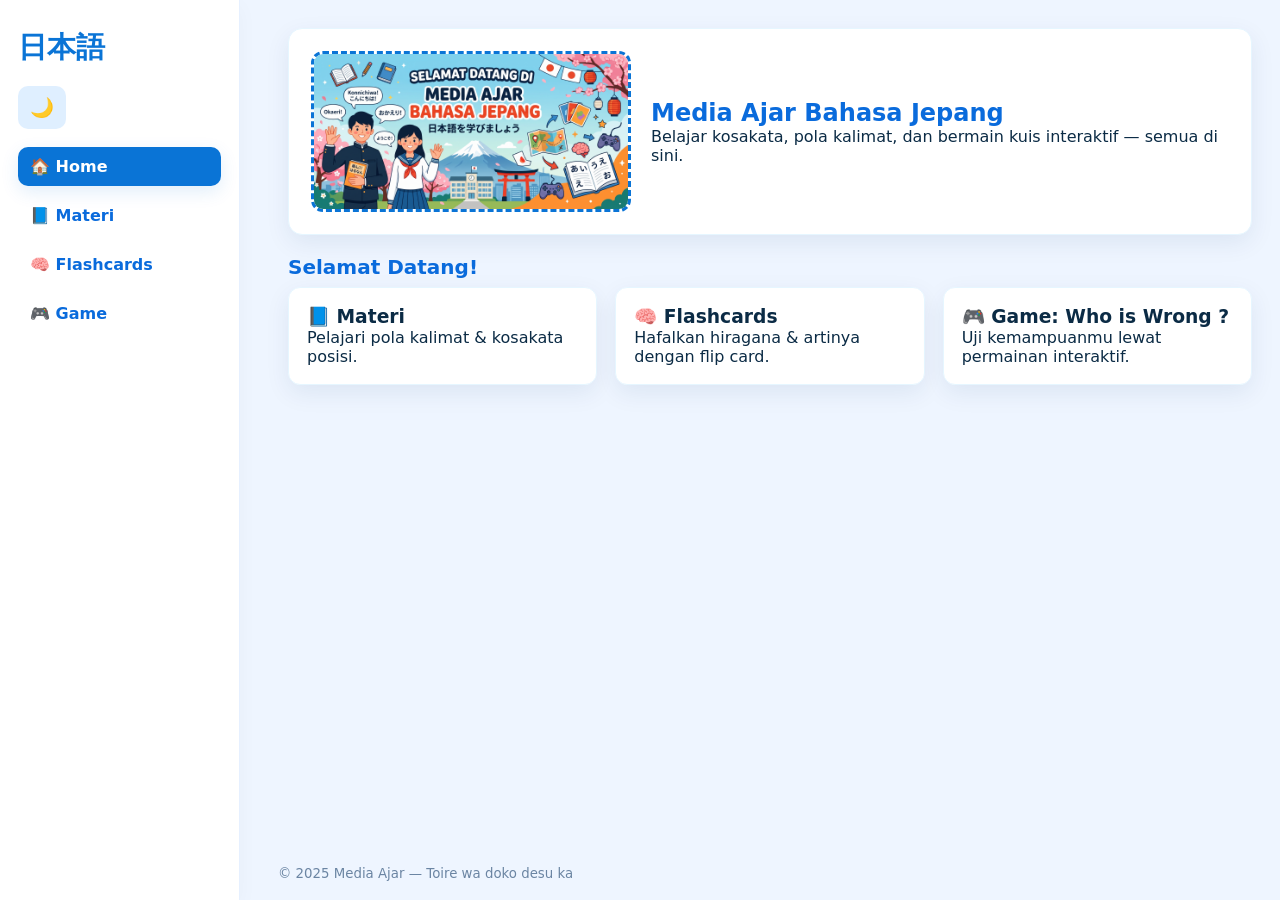
==== index.html @ 8b0735e0 "Update index.html" ====
<!doctype html>
<html lang="id">
<head>
  <meta charset="utf-8" />
  <meta name="viewport" content="width=device-width,initial-scale=1" />
  <title>Media Ajar Bahasa Jepang — Dino Quiz</title>
  <style>
/* ===== Root Variables ===== */
:root {
  --blue: #0a74d6;
  --blue-2: #0a6bdc;
  --muted: #6b85a3;
  --bg: #eef5ff;
  --card: #ffffff;
  --soft: #dfefff;
  --shadow: 0 8px 24px rgba(13,52,102,0.08);

  --dark-bg: #0d1a26;
  --dark-card: #13293d;
  --dark-text: #d7e9ff;
  --dark-soft: #17324c;
  font-family: Inter, Poppins, system-ui;
}

/* ===== Dark Mode ===== */
body.dark {
  background: var(--dark-bg);
  color: var(--dark-text);
}

body.dark .sidebar {
  background: var(--dark-card);
  border-right-color: #1e3a56;
}

body.dark .menu a {
  color: #9dd1ff;
}

body.dark .menu a.active {
  background: var(--blue);
  color: #fff;
}

body.dark .card-block,
body.dark .menu-card,
body.dark .hero,
body.dark .pos-card-small,
body.dark .card-face.front {
  background: var(--dark-card);
  color: var(--dark-text);
  border-color: #1f3d5c;
}

body.dark .card-face.back {
  background: linear-gradient(180deg, #0f4ea8, #0d3c7d);
}

/* ===== Reset ===== */
* {
  box-sizing: border-box;
  margin: 0;
  padding: 0;
}

body {
  background: var(--bg);
  color: #0b2b45;
  display: flex;
  flex-direction: column;
  min-height: 100vh;

  /* Panel slide animation */
  overflow-x: hidden;
}

/* ===== Sidebar ===== */
.sidebar {
  position: fixed;
  left: 0;
  top: 0;
  bottom: 0;
  width: 240px;
  background: var(--card);
  border-right: 1px solid #e6f0ff;
  padding: 28px 18px;
  box-shadow: 0 6px 20px rgba(10,20,40,0.03);
}

.logo {
  color: var(--blue);
  font-size: 1.8rem;
  font-weight: 700;
  margin-bottom: 18px;
}

/* Dark Mode Toggle Button */
.theme-toggle {
  background: var(--soft);
  border: none;
  padding: 10px 12px;
  border-radius: 10px;
  cursor: pointer;
  margin-bottom: 18px;
  font-size: 1.2rem;
  transition: 0.2s;
}

.theme-toggle:hover {
  background: var(--blue);
  color: #fff;
}

.menu a {
  display: block;
  padding: 10px 12px;
  border-radius: 10px;
  color: var(--blue-2);
  text-decoration: none;
  margin-bottom: 10px;
  font-weight: 600;
  cursor: pointer;
  transition: 0.2s;
}

.menu a:hover {
  background: var(--soft);
  transform: translateY(-3px);
}

.menu a.active {
  background: var(--blue);
  color: white;
  box-shadow: 0 6px 18px rgba(10,118,214,0.12);
}

/* ===== Main Area ===== */
.main {
  margin-left: 260px;
  padding: 28px;
  width: calc(100% - 260px);
  flex: 1;
}

/* Hero */
.hero {
  display: flex;
  gap: 20px;
  align-items: center;
  background: var(--card);
  padding: 22px;
  border-radius: 14px;
  border: 1px solid #e6f6ff;
  box-shadow: var(--shadow);
}

.hero-img {
  width: 320px;
  border-radius: 12px;
  object-fit: cover;
  border: 3px dashed var(--blue);
}

.hero-text h1 {
  color: var(--blue-2);
}

/* ===== Panels ===== */
.panel {
  display: none;
  margin-top: 20px;
  opacity: 0;
  transform: translateX(50px);
  transition: 0.35s ease;
}

.panel.show {
  display: block;
  opacity: 1;
  transform: translateX(0);
}

/* Section Title */
.section-title {
  color: var(--blue-2);
  margin-bottom: 8px;
  font-size: 1.25rem;
}

/* Deskripsi belakang flashcard — lebih jelas & kontras */
.desc {
  margin-top: 8px;
  font-size: 1rem;
  color: #ffffff;
  opacity: 0.95;
  text-align: center;
  line-height: 1.35;

  /* sedikit glow agar terbaca di background biru */
  text-shadow: 0 1px 3px rgba(0,0,0,0.25);
}


/* ===== Menu Cards ===== */
.menu-grid {
  display: grid;
  grid-template-columns: repeat(3, 1fr);
  gap: 18px;
}

.menu-card {
  background: var(--card);
  padding: 18px;
  border-radius: 12px;
  border: 1px solid #e6f6ff;
  box-shadow: var(--shadow);
  cursor: pointer;
  transition: 0.2s;
}

.menu-card:hover {
  transform: translateY(-6px);
  box-shadow: 0 14px 36px rgba(13,52,102,0.08);
}

/* ===== Card Block ===== */
.card-block {
  background: var(--card);
  padding: 16px;
  border-radius: 10px;
  margin-bottom: 12px;
  border: 1px solid #e8f5ff;
}

/* ===== Posisi Grid ===== */
.pos-grid {
  display: grid;
  grid-template-columns: repeat(5,1fr);
  gap: 10px;
}

.posBtn {
  padding: 10px;
  border-radius: 10px;
  border: none;
  background: linear-gradient(180deg,#e9f5ff,#dfefff);
  color: var(--blue-2);
  font-weight: 700;
  cursor: pointer;
  transition: 0.12s;
}

.posBtn:hover {
  transform: translateY(-3px);
}

/* ===== Pos Info Box ===== */
.pos-info {
  margin-top: 14px;
  display: flex;
  justify-content: center;
  animation: fadeIn 0.3s ease;
}

.pos-info.hidden {
  display: none;
}

/* Small 3D Card */
.pos-card-small {
  width: 260px;
  min-height: 180px;
  padding: 16px;
  background: var(--card);
  border-radius: 14px;
  border: 1px solid #e6f5ff;
  box-shadow: var(--shadow);

  position: relative;
  perspective: 1200px;
  cursor: pointer;
}

.pos-card-small .card-face {
  position: absolute;
  width: 100%;
  height: 100%;
  border-radius: 14px;
  padding: 16px;

  backface-visibility: hidden;
  display: flex;
  flex-direction: column;
  align-items: center;
  justify-content: center;
  transition: 0.6s;
}

.pos-card-small .front {
  background: #ffffff;
}

.pos-card-small .back {
  background: linear-gradient(180deg, #0a74d6, #0a6bdc);
  color: white;
  transform: rotateY(180deg);
}

.pos-card-small.flipped .front {
  transform: rotateY(-180deg);
}

.pos-card-small.flipped .back {
  transform: rotateY(0deg);
}

.jp { font-weight: 700; }
.indo { color: #e5f2ff; }

/* ===== Flashcards ===== */
.flash-wrapper {
  display: flex;
  flex-direction: column;
  align-items: center;
  gap: 12px;
}

.card-3d {
  width: 270px;
  height: 330px;
  perspective: 1200px;
  position: relative;
}

.card-3d .card-face {
  width: 100%;
  height: 100%;
  border-radius: 14px;
  position: absolute;
  top:0;
  left:0;
  backface-visibility: hidden;
  display:flex;
  flex-direction:column;
  align-items:center;
  justify-content:center;
  transition: transform .6s;
}

.card-3d .front {
  background: white;
}

.card-3d .back {
  background: linear-gradient(180deg,#0a74d6,#0a6bdc);
  color:#fff;
  transform: rotateY(180deg);
}

.card-3d.flipped .front {
  transform: rotateY(-180deg);
}
.card-3d.flipped .back {
  transform: rotateY(0deg);
}

.flash-img {
  width: 100%;
  height: 180px;
  object-fit: cover;
}

.flash-controls {
  display: flex;
  flex-wrap: wrap;
  gap: 8px;
}

.btn {
  padding: 10px 12px;
  border: none;
  background: #dfefff;
  border-radius: 10px;
  font-weight: 700;
  cursor: pointer;
}

.btn.primary {
  background: var(--blue);
  color: white;
}

/* ===== Footer ===== */
.footer {
  margin-left: 260px;
  padding: 18px;
  color: var(--muted);
}

/* Responsive */
@media(max-width:900px){
  .sidebar {
    width: 70px;
  }

  .main {
    margin-left: 90px;
    width: calc(100% - 90px);
  }

  .menu a {
    font-size: 0.7rem;
    padding: 6px;
  }

  .hero-img { display:none; }
}

/* === FLOATING BACK BUTTON === */
.floating-back {
  position: fixed;
  top: 20px;
  left: 280px; /* menyesuaikan sidebar */
  z-index: 9999;

  width: 48px;
  height: 48px;
  border-radius: 50%;
  border: none;

  background: var(--blue);
  color: #fff;

  display: flex;
  align-items: center;
  justify-content: center;

  font-size: 1.4rem;
  font-weight: bold;
  cursor: pointer;

  box-shadow: 0 6px 20px rgba(10,118,214,0.25);
  transition: all .25s ease;
}

/* Hover effect */
.floating-back:hover {
  background: var(--blue-2);
  transform: translateX(-4px) scale(1.08);
  box-shadow: 0 10px 26px rgba(10,118,214,0.35);
}

/* Dark mode */
body.dark .floating-back {
  background: #0d4a8c;
  box-shadow: 0 6px 20px rgba(0,0,0,0.45);
}
body.dark .floating-back:hover {
  background: #0c5bb4;
}

/* RESPONSIVE (tablet & HP) */
@media (max-width: 900px) {
  .floating-back {
    left: 84px; /* Sidebar kecil */
  }
}

/* ============================================================
   MOBILE RESPONSIVE (max-width: 768px)
   ============================================================ */
   @media (max-width: 768px) {

    /* Layout dasar */
    .sidebar {
      width: 70px;
      padding: 15px 10px;
    }
  
    .sidebar h2.logo {
      font-size: 16px;
      text-align: center;
      padding: 0;
    }
  
    /* Tombol dark mode */
    #themeToggle {
      width: 40px;
      height: 40px;
      font-size: 18px;
    }
  
    /* Sidebar menu icons only */
    .menu a {
      font-size: 14px;
      padding: 10px 0;
      text-align: center;
    }
  
    .menu a::after {
      display: none;
    }
  
    /* Main area */
    .main {
      margin-left: 70px;
      padding: 15px;
    }
  
    /* Hero section */
    .hero {
      flex-direction: column;
      text-align: center;
      gap: 10px;
    }
  
    .hero-img {
      width: 90%;
      max-width: 220px;
    }
  
    .hero-text h1 {
      font-size: 20px;
    }
  
    .menu-grid {
      grid-template-columns: 1fr;
      gap: 15px;
    }
  
    /* Panel layout */
    .panel {
      padding: 15px;
    }
  
    .section-title {
      font-size: 20px;
    }
  
    /* Back button floating */
    .backBtn {
      position: fixed;
      top: 12px;
      right: 12px;
      padding: 10px 14px;
      border-radius: 50px;
      font-size: 14px;
      z-index: 9999;
      box-shadow: 0 4px 12px rgba(0,0,0,0.2);
    }
  
    /* Kosakata Posisi */
    .pos-grid {
      grid-template-columns: repeat(3, 1fr);
      gap: 8px;
    }
  
    #posInfoBox {
      width: 100%;
      max-width: 380px;
      left: 50%;
      transform: translateX(-50%);
      padding: 15px;
    }
  
    .pos-card {
      transform: scale(0.9);
    }
  
    /* Flashcard bagian */
    .flash-wrapper {
      padding: 10px 0;
    }
  
    /* Flashcard 3D size */
    .card-3d {
      width: 90%;
      height: 280px;
    }
  
    .flash-img {
      width: 100%;
      height: 150px;
      object-fit: contain;
    }
  
    .flash-controls {
      flex-wrap: wrap;
      gap: 8px;
    }
  
    .flash-controls .btn {
      width: 48%;
      padding: 8px;
      font-size: 14px;
    }
  
    .progress-line {
      margin-top: 10px;
    }
  
    /* Backside (hologram) adjust for mobile readability */
    .romaji {
      font-size: 18px;
    }
  
    .meaning {
      font-size: 22px;
    }
  
    .desc {
      font-size: 14px;
      padding: 0 10px;
    }
  
    /* Game placeholder */
    #game .card-block {
      font-size: 14px;
    }
  }
  
/* ----------------------------
   DEFAULT VARIABLES
----------------------------- */
:root {
  --nav-bg: #ffffff;
  --nav-text: #2c2c2c;
  --accent: #0a6bdc;
}

/* DARK MODE */
.dark {
  --nav-bg: #121212;
  --nav-text: #ffffff;
}

/* ===============================
   BOTTOM NAVBAR — MOBILE ONLY (DEFAULT)
   =============================== */
.bottom-nav {
  position: fixed;
  bottom: 0;
  left: 0;
  width: 100%;
  height: 65px;
  background: var(--nav-bg);
  border-top: 2px solid rgba(0,0,0,0.15);
  display: flex;
  justify-content: space-around;
  align-items: center;
  z-index: 9999;
}

.nav-btn {
  background: none;
  border: none;
  flex: 1;
  display: flex;
  flex-direction: column;
  justify-content: center;
  align-items: center;
  color: var(--nav-text);
  cursor: pointer;
  transition: 0.25s;
}

.nav-btn .icon {
  font-size: 1.35rem;
}

.nav-btn.active {
  color: var(--accent);
  transform: translateY(-4px);
}

/* Prevent overlap */
main {
  padding-bottom: 80px;
}

/* ===============================
   DESKTOP MODE (≥ 900px)
   → BOTTOM NAVBAR DISABLED
   =============================== */
@media (min-width: 900px) {

  /* Hide bottom navbar completely */
  .bottom-nav {
    display: none !important;
    visibility: hidden !important;
    opacity: 0 !important;
  }

  /* Sidebar kembali seperti biasa */
  .sidebar {
    display: block !important;
  }

  .main {
    margin-left: 260px !important;
    width: calc(100% - 260px) !important;
  }

  footer {
    margin-left: 260px !important;
  }
}

/* ===============================
   MOBILE MODE (< 900px)
   → SIDEBAR HILANG
   → NAVBAR TETAP BOTTOM
   =============================== */
@media (max-width: 900px) {

  /* Fully hide sidebar */
  .sidebar {
    display: none !important;
    width: 0 !important;
    min-width: 0 !important;
    opacity: 0 !important;
    visibility: hidden !important;
  }

  /* Bottom nav show */
  .bottom-nav {
    display: flex !important;
  }

  .main {
    margin-left: 0 !important;
    width: 100% !important;
    padding-bottom: 80px;
  }

  footer {
    margin-left: 0 !important;
  }
}

/* ===== Kanji Wolf styles ===== */
.wolf-game { max-width:920px; margin:12px auto 40px; padding:12px; }
.game-header { display:flex; justify-content:space-between; align-items:center; gap:12px; margin-bottom:8px; }
.game-title { font-weight:800; color:var(--blue-2); font-size:1.05rem; }
.game-stats { color:var(--muted); font-weight:700; display:flex; gap:12px; align-items:center; }
.game-instr { color:var(--muted); margin-bottom:12px; max-width:900px; }

/* npc list */
.npc-list { display:flex; gap:18px; flex-wrap:wrap; justify-content:center; align-items:flex-end; padding:8px; }
.npc { width:120px; min-height:140px; background:var(--card); border-radius:12px; border:1px solid #e6f6ff; display:flex; flex-direction:column; align-items:center; padding:8px; cursor:pointer; transition: transform .18s ease, box-shadow .18s ease; box-shadow: 0 8px 20px rgba(10,30,70,0.04); }
.npc:focus { outline:3px solid rgba(10,110,220,0.14); }
.npc:hover { transform: translateY(-6px); box-shadow:0 18px 40px rgba(10,30,70,0.06); }

/* avatar + bubble */
.npc .avatar { font-size:36px; margin-top:6px; }
.npc .bubble { margin-top:10px; background:linear-gradient(180deg,#ffffff,#f2f8ff); border-radius:12px; padding:8px 10px; font-weight:700; color:var(--blue-2); text-align:center; min-height:40px; display:flex; align-items:center; justify-content:center; }

/* wrong / success states */
.npc.correct { opacity:0.95; }
.npc.wrong { animation:shake .45s; border-color:#ffbbbb; box-shadow: 0 8px 24px rgba(220,0,0,0.08); }
.npc.success { animation:pop .35s; box-shadow:0 18px 46px rgba(30,160,80,0.12); border-color:#60c37a; }

@keyframes shake {
  0%{ transform:translateX(0) }
  20%{ transform:translateX(-8px) }
  40%{ transform:translateX(6px) }
  60%{ transform:translateX(-4px) }
  80%{ transform:translateX(2px) }
  100%{ transform:translateX(0) }
}
@keyframes pop {
  0%{ transform:scale(.9) }
  60%{ transform:scale(1.06) }
  100%{ transform:scale(1) }
}

/* small meta + message */
.game-controls { display:flex; gap:12px; align-items:center; justify-content:center; margin-top:14px; }
.kw-msg { color:var(--muted); font-weight:700; margin-left:8px; }

/* overlay */
.kw-overlay { position:fixed; inset:0; display:flex; align-items:center; justify-content:center; background:rgba(3,10,25,0.55); z-index:99999; }
.kw-overlay-card { background:var(--card); padding:18px; border-radius:12px; text-align:center; width:320px; box-shadow:0 18px 50px rgba(0,0,0,0.35); }
.kw-overlay.hidden { display:none; }

/* responsive adjustments */
@media (max-width:700px) {
  .npc { width:46%; min-height:120px; }
  .npc .avatar { font-size:28px; }
  .npc .bubble { font-size:0.95rem; min-height:44px; }
  .wolf-game { padding:8px; }
}

/* FIX: HIDE ANYTHING WITH .hidden */
.hidden {
  display: none !important;
}

/* ===== DARK MODE FLOATING BUTTON (Mobile) ===== */
@media (max-width: 900px) {
  #themeToggle {
    position: fixed;
    bottom: 90px; 
    right: 20px;
    z-index: 99999;

    width: 55px;
    height: 55px;
    border-radius: 50%;
    font-size: 22px;
    background: var(--blue);
    color: white;
    display: flex !important;
    align-items: center;
    justify-content: center;

    box-shadow: 0 6px 20px rgba(0,0,0,0.3);
  }

  /* Pastikan tombol tetap muncul meskipun sidebar disembunyikan */
  .sidebar #themeToggle {
    display: none !important;
  }
}

/* Tombol dark mode mobile */
.theme-mobile {
  display: none;
}

@media (max-width: 900px) {
  .theme-mobile {
    display: flex;
    position: fixed;
    bottom: 90px;
    right: 20px;
    width: 55px;
    height: 55px;
    background: #2d6cdf;
    color: #fff;
    border-radius: 50%;
    font-size: 24px;
    justify-content: center;
    align-items: center;
    box-shadow: 0 5px 15px rgba(0,0,0,0.3);
    z-index: 99999;
    border: none;
    cursor: pointer;
  }
}


/* ===== MODE GURU (EDIT MATERI) ===== */
.admin-tools { display:flex; flex-wrap:wrap; gap:8px; align-items:center; margin-bottom:12px; }
.admin-bar { display:flex; flex-wrap:wrap; gap:8px; align-items:center; }
.admin-bar.hidden { display:none; }
.admin-bar .admin-note { font-size:.9rem; color:var(--muted); }
.editor-box {
  background: var(--soft);
  border-radius: 10px;
  padding: 14px;
  margin-top: 14px;
  width: 100%;
  max-width: 560px;
  box-sizing: border-box;
  text-align: left;
}
.editor-box.hidden { display:none; }
.editor-box h3 { margin:0 0 6px; }
.editor-box label { display:block; margin:10px 0 0; font-size:.9rem; }
.editor-box input[type="text"], .editor-box textarea {
  display:block; width:100%; box-sizing:border-box; margin-top:4px; padding:8px 10px;
  border-radius:8px; border:1px solid #c9dcf2; font:inherit; background:#fff; color:#17324c;
}
.editor-box input[type="file"] { display:block; margin-top:4px; max-width:100%; }
.editor-box .editor-actions { display:flex; flex-wrap:wrap; gap:8px; margin-top:14px; }
.editor-box .editor-hint { margin:0; color:var(--muted); font-size:.9rem; }
body.dark .editor-box { background: var(--dark-soft); }

/* ===== BAGIAN MATERI TAMBAHAN ===== */
.custom-section { margin-top:16px; }
.custom-section h3 { margin-top:0; }
.custom-body { white-space:pre-line; }
.custom-links { display:flex; flex-direction:column; gap:12px; margin-top:12px; }
.custom-links audio, .custom-links video { max-width:100%; }
.custom-img { max-width:100%; border-radius:10px; }
.link-btn { display:inline-flex; align-items:center; gap:8px; text-decoration:none; width:fit-content; max-width:100%; box-sizing:border-box; word-break:break-word; }
.link-btn .link-kind { font-size:.8rem; opacity:.75; }
.yt-wrap { position:relative; width:100%; max-width:640px; aspect-ratio:16/9; border-radius:10px; overflow:hidden; background:#000; }
.yt-wrap iframe { position:absolute; inset:0; width:100%; height:100%; border:0; }
.editing-section { outline:2px dashed #f59e0b; outline-offset:4px; }
.custom-editor-head { display:flex; flex-wrap:wrap; gap:8px; align-items:center; justify-content:space-between; }
.custom-editor-head .tools { display:flex; gap:6px; }
.custom-section label { display:block; margin:10px 0 0; font-size:.9rem; }
.custom-section input[type="text"], .custom-section textarea {
  display:block; width:100%; box-sizing:border-box; margin-top:4px; padding:8px 10px;
  border-radius:8px; border:1px solid #c9dcf2; font:inherit; background:#fff; color:#17324c;
}
.custom-section h4 { margin:16px 0 0; }
.link-row { display:grid; grid-template-columns:1fr 1.6fr auto; gap:8px; align-items:start; margin-top:8px; }
.link-row input[type="text"] { margin-top:0; }
.link-hint { grid-column:1 / -1; font-size:.8rem; color:var(--muted); margin:0; }
@media (max-width:640px) { .link-row { grid-template-columns:1fr; } }
.materi-sub { color:var(--muted); margin:4px 0 16px; }
#babBack, #deckBack { margin-bottom:10px; }
.bab-grid { display:grid; grid-template-columns:repeat(auto-fill,minmax(250px,1fr)); gap:14px; }
.bab-tab {
  background:var(--card); border:1px solid #e6f5ff; border-radius:14px; padding:18px;
  box-shadow:var(--shadow); cursor:pointer; transition:.15s; text-align:left; box-sizing:border-box;
}
.bab-tab:hover { transform:translateY(-3px); }
.bab-tab:focus-visible { outline:3px solid var(--blue-2); outline-offset:2px; }
.bab-tab h3 { margin:0 0 6px; }
.bab-tab p { margin:0; color:var(--muted); }
.bab-tab .bab-open { display:inline-block; margin-top:12px; font-size:.85rem; font-weight:700; color:var(--blue-2); }
.bab-tab.editing-section { cursor:default; }
.bab-tab.editing-section:hover { transform:none; }
.bab-tab label { display:block; margin:10px 0 0; font-size:.9rem; }
.bab-tab input[type="text"], .bab-tab textarea {
  display:block; width:100%; box-sizing:border-box; margin-top:4px; padding:8px 10px;
  border-radius:8px; border:1px solid #c9dcf2; font:inherit; background:#fff; color:#17324c;
}
.bab-tab .tools { display:flex; flex-wrap:wrap; gap:6px; margin-top:12px; }
body.dark .bab-tab { background:var(--dark-card); color:var(--dark-text); border-color:#1f3d5c; }
body.dark .bab-tab .bab-open { color:#8cc4ff; }
.custom-files { display:flex; flex-direction:column; gap:12px; margin-top:12px; }
.custom-file { border:1px solid #c9dcf2; border-radius:12px; padding:10px 12px; }
body.dark .custom-file { border-color:#1f3d5c; }
.file-head { display:flex; gap:8px; align-items:baseline; flex-wrap:wrap; }
.file-name { font-weight:700; word-break:break-word; }
.file-size { font-size:.8rem; color:var(--muted); }
.file-actions { display:flex; gap:8px; flex-wrap:wrap; margin-top:8px; }
.file-preview { margin-top:10px; }
.file-preview iframe { width:100%; height:520px; border:1px solid #c9dcf2; border-radius:10px; background:#fff; }
.file-preview img { max-width:100%; border-radius:10px; }
.file-preview audio, .file-preview video { max-width:100%; }
.file-missing { color:var(--muted); font-size:.9rem; margin:6px 0 0; }
.file-edit-row { display:flex; align-items:center; gap:8px; margin-top:8px; }
.file-edit-row .file-name { flex:1; }
.kw-group { margin-top:14px; }
.kw-group h4 { margin:14px 0 4px; }
.kw-edit-row { display:flex; gap:8px; align-items:center; margin-top:8px; }
.kw-edit-row input[type="text"] { flex:1; margin-top:0; }
.kw-sub { font-size:.85rem; color:var(--muted); margin:2px 0 0; }
.vocab-grid { margin-top:12px; }
.vocab-item-edit { border:1px solid #c9dcf2; border-radius:10px; padding:10px 12px 12px; margin-top:12px; }
.vocab-item-edit .vocab-item-head { display:flex; justify-content:space-between; align-items:center; gap:8px; }
body.editing [data-edit-id] {
  outline: 2px dashed #f59e0b;
  outline-offset: 4px;
  cursor: text;
}
body.editing [data-edit-id]:focus { outline-style: solid; background: rgba(245,158,11,.08); }
</style>
</head>


<body>

  <!-- SIDEBAR -->
  <aside class="sidebar">
    <h2 class="logo">日本語</h2>

    <div class="sidebar-controls">
      <button id="themeToggle" class="theme-toggle" aria-pressed="false" title="Toggle Dark Mode">
        🌙
      </button>
    </div>

    <nav class="menu">
      <a id="sb_home" class="active">🏠 Home</a>
      <a id="sb_materi">📘 Materi</a>
      <a id="sb_flashcards">🧠 Flashcards</a>
      <a id="sb_game">🎮 Game</a>
    </nav>
  </aside>

  <nav class="bottom-nav" id="bottomNav">
    <button class="nav-btn" data-target="home">
      <span class="icon">🏠</span>
      <span class="label">Home</span>
    </button>
    <button class="nav-btn" data-target="materi">
      <span class="icon">📘</span>
      <span class="label">Materi</span>
    </button>
    <button class="nav-btn" data-target="flashcards">
      <span class="icon">🧠</span>
      <span class="label">Flashcards</span>
    </button>
    <button class="nav-btn" data-target="game">
      <span class="icon">🎮</span>
      <span class="label">Game</span>
    </button>
  </nav>
  

  <!-- MAIN -->
  <main class="main">
    <button id="floatingBackBtn" class="floating-back" title="Kembali">←</button>


    <!-- HERO -->
    <section class="hero">
      <img src="images/doko.png" alt="hero" class="hero-img" />
      <div class="hero-text">
        <h1>Media Ajar Bahasa Jepang</h1>
        <p>Belajar kosakata, pola kalimat, dan bermain kuis interaktif — semua di sini.</p>
      </div>
    </section>

    <!-- HOME -->
    <section id="home" class="panel show">
      <h2 class="section-title">Selamat Datang!</h2>
      

      <div class="menu-grid">
        <div class="menu-card" id="goMateri" tabindex="0">
          <h3>📘 Materi</h3>
          <p>Pelajari pola kalimat & kosakata posisi.</p>
        </div>

        <div class="menu-card" id="goFlashcard" tabindex="0">
          <h3>🧠 Flashcards</h3>
          <p>Hafalkan hiragana & artinya dengan flip card.</p>
        </div>

        <div class="menu-card" id="goGame" tabindex="0">
          <h3>🎮 Game: Who is Wrong ?</h3>
          <p>Uji kemampuanmu lewat permainan interaktif.</p>
        </div>
      </div>
    </section>

    <!-- MATERI -->
    <section id="materi" class="panel">
      <div class="admin-tools">
        <button id="adminBtn" class="btn" type="button">🔒 Mode Guru</button>
        <div id="adminBar" class="admin-bar hidden">
          <span id="adminNote" class="admin-note"></span>
          <button id="adminAddBab" class="btn" type="button">➕ Tambah Materi (Tab Baru)</button>
          <button id="adminAddSection" class="btn" type="button">➕ Bagian Teks, Link &amp; File</button>
          <button id="adminAddVocab" class="btn" type="button">➕ Bagian Kosakata</button>
          <button id="adminSave" class="btn primary" type="button">Simpan Materi</button>
          <button id="adminReset" class="btn" type="button">Kembalikan Teks Asli</button>
          <button id="adminExit" class="btn" type="button">Keluar</button>
        </div>
      </div>

      <!-- TINGKAT 1: DAFTAR MATERI (judul + deskripsi singkat) -->
      <div id="materiList">
        <h2 class="section-title">Materi</h2>
        <p class="materi-sub">Pilih salah satu materi untuk mulai belajar.</p>
        <div id="babGrid" class="bab-grid"></div>
      </div>

      <!-- TINGKAT 2: ISI MATERI -->
      <div id="materiDetail" class="hidden">
        <button id="babBack" class="btn" type="button">← Daftar Materi</button>
        <h2 id="babTitle" class="section-title"></h2>
        <p id="babDesc" class="materi-sub"></p>

        <div id="babBuiltinContent">
      <div class="card-block">
        <p>
          Tema <b>「どこにありますか」</b> digunakan untuk menanyakan letak benda atau tempat.
        </p>
      </div>

      <div class="card-block">
        <h3>📘 Fungsi Partikel「に」</h3>
        <p>Partikel <b>に</b> menunjukkan lokasi keberadaan / arah.</p>
      </div>

      <div class="card-block">
<pre>
〜は どこに ありますか。
(〜 wa doko ni arimasu ka)
“Di mana 〜 berada?”

〜に 〜が あります。
(〜 ni 〜 ga arimasu)
“Ada 〜 di 〜”
</pre>
      </div>

      <div class="card-block">
        <h3>📍 Kosakata Posisi</h3>

        <div class="pos-grid">
          <button class="posBtn" data-key="ue">うえ</button>
          <button class="posBtn" data-key="shita">した</button>
          <button class="posBtn" data-key="mae">まえ</button>
          <button class="posBtn" data-key="ushiro">うしろ</button>
          <button class="posBtn" data-key="naka">なか</button>
          <button class="posBtn" data-key="soto">そと</button>
          <button class="posBtn" data-key="migi">みぎ</button>
          <button class="posBtn" data-key="hidari">ひだり</button>
          <button class="posBtn" data-key="tonari">となり</button>
          <button class="posBtn" data-key="yoko">よこ</button>
        </div>

        <!-- CARD KECIL DI BAWAH -->
        <div id="posInfoBox" class="pos-info hidden">
          <div class="pos-card-small" id="posCard3D">

            <div class="card-face front">
              <h3 id="posWord">うえ</h3>
              <p class="arti-small">
                <b>Arti:</b> <span id="posArti">atas</span>
              </p>
              <p id="posPenjelasan">Penjelasan singkat posisi.</p>
            </div>

            <div class="card-face back">
              <p id="posContoh" class="jp">つくえのうえに ほんがあります。</p>
              <p id="posContohArti" class="indo">Ada buku di atas meja.</p>
            </div>

          </div>
        </div>


        <!-- EDITOR KOSAKATA POSISI (Mode Guru) -->
        <div id="posEditor" class="editor-box hidden">
          <h3>✏️ Edit Kosakata Posisi</h3>
          <p id="posEditorHint" class="editor-hint">Klik salah satu tombol kosakata di atas, lalu ubah isinya di sini.</p>
          <div id="posEditorForm" class="hidden">
            <label>Kata (hiragana)<input type="text" id="pe-hira"></label>
            <label>Arti<input type="text" id="pe-arti"></label>
            <label>Penjelasan<textarea id="pe-penjelasan" rows="2"></textarea></label>
            <label>Contoh kalimat (Jepang)<input type="text" id="pe-contoh"></label>
            <label>Arti contoh kalimat<input type="text" id="pe-contohArti"></label>
            <div class="editor-actions">
              <button id="pe-save" class="btn primary" type="button">Simpan Kosakata Ini</button>
              <button id="pe-reset" class="btn" type="button">Kembalikan Asli</button>
            </div>
          </div>
        </div>
      </div>
        </div>

        <div id="customMateri"></div>
      </div>
    </section>

    <!-- FLASHCARDS -->
    <section id="flashcards" class="panel">
      <div class="admin-tools">
        <button id="flashAdminBtn" class="btn" type="button">🔒 Mode Guru</button>
        <div id="flashAdminBar" class="admin-bar hidden">
          <span id="flashNote" class="admin-note"></span>
          <button id="flashAddDeck" class="btn" type="button">➕ Tambah Set Flashcard (Tab Baru)</button>
          <button id="flashSaveList" class="btn primary" type="button">Simpan Daftar</button>
          <button id="flashAddBtn" class="btn" type="button">➕ Tambah Kartu Baru</button>
          <button id="flashAdminExit" class="btn" type="button">Keluar</button>
        </div>
      </div>

      <!-- TINGKAT 1: DAFTAR FLASHCARD (judul + deskripsi singkat) -->
      <div id="flashList">
        <h2 class="section-title">Flashcards</h2>
        <p class="materi-sub">Pilih satu set flashcard untuk mulai menghafal.</p>
        <div id="deckGrid" class="bab-grid"></div>
      </div>

      <!-- TINGKAT 2: KARTU DALAM SET -->
      <div id="flashDetail" class="hidden">
        <button id="deckBack" class="btn" type="button">← Daftar Flashcard</button>
        <h2 id="deckTitle" class="section-title"></h2>
        <p id="deckDesc" class="materi-sub"></p>

      <div class="flash-wrapper">
        <p id="deckEmpty" class="editor-hint hidden"></p>

        <div id="card" class="card-3d">
          <div class="card-face front" id="card-front">
            <img id="cardImage" src="images/ue.jpg" alt="ue" class="flash-img">
            <div id="hiraganaText" class="hiragana">うえ</div>
          </div>
          <div class="card-face back" id="card-back">
            <div id="romajiText" class="romaji">ue</div>
            <div id="meaningText" class="meaning">atas</div>
            <div id="descText" class="desc">Penjelasan singkat</div>
          </div>
        </div>

        <div class="flash-controls">
          <button id="prevBtn" class="btn">Sebelumnya</button>
          <button id="flipBtn" class="btn primary">Flip</button>
          <button id="nextBtn" class="btn">Selanjutnya</button>
          <button id="markBtn" class="btn">Mark</button>
          <button id="shuffleBtn" class="btn">Shuffle</button>
          <button id="resetProgressBtn" class="btn">Reset</button>
        </div>

        <div class="progress-line">
          Progress: <span id="learnedCount">0</span>/<span id="totalCount">0</span>
        </div>

        <!-- EDITOR FLASHCARD (Mode Guru) -->
        <div id="flashEditor" class="editor-box hidden">
          <h3 id="fe-title">✏️ Edit Kartu Ini</h3>
          <label>Ganti gambar (depan kartu)
            <input type="file" id="fe-image" accept="image/*">
          </label>
          <label>Hiragana (depan kartu)<input type="text" id="fe-hira"></label>
          <label>Romaji (belakang kartu)<input type="text" id="fe-romaji"></label>
          <label>Arti (belakang kartu)<input type="text" id="fe-meaning"></label>
          <label>Penjelasan (belakang kartu)<textarea id="fe-desc" rows="2"></textarea></label>
          <div class="editor-actions">
            <button id="fe-save" class="btn primary" type="button">Simpan Kartu Ini</button>
            <button id="fe-reset" class="btn" type="button">Kembalikan Kartu Asli</button>
            <button id="fe-delete" class="btn hidden" type="button">🗑 Hapus Kartu Ini</button>
          </div>
        </div>

      </div>
      </div>
    </section>

    <!-- GAME -->
<section id="game" class="panel">

  <h2 class="section-title">Game List :</h2>

  <!-- ============================
       HALAMAN INSTRUKSI GAME
     ============================ -->
  
  <!-- GAME 1 -->
  <div id="gameInstructions" class="card-block">
    <h2>🐺 Cara Bermain Kanji Wolf</h2>

    <p style="margin-top:10px;">
      Dalam setiap ronde, beberapa karakter NPC akan mengucapkan sebuah kalimat dalam bahasa Jepang.
      <br><br>
      Namun **satu dari mereka adalah うそつき (pembohong)** yang menggunakan kalimat yang salah!
      <br><br>
      Tugasmu adalah:
    </p>

    <ul style="margin:10px 0 20px 20px;">
      <li>Mengamati setiap kalimat</li>
      <li>Mencari NPC yang kalimatnya tidak benar</li>
      <li>Mengklik NPC tersebut untuk menang</li>
    </ul>

    <button id="startGameBtn" class="btn primary" 
      style="width:100%; padding:12px; font-size:1.1rem;">
      Mulai Permainan
    </button>

    <div class="admin-tools" style="margin-top:14px;">
      <button id="kwGuruBtn" class="btn" type="button">🔒 Ruang Guru</button>
      <div id="kwGuruBar" class="admin-bar hidden">
        <span class="admin-note">Ruang Guru aktif — ubah pernyataan yang harus dipilih siswa di bawah, lalu klik Simpan.</span>
        <button id="kwSave" class="btn primary" type="button">Simpan</button>
        <button id="kwReset" class="btn" type="button">Kembalikan Asli</button>
        <button id="kwGuruExit" class="btn" type="button">Keluar</button>
      </div>
    </div>
  </div>

  <!-- EDITOR TEKS KANJI WOLF (Ruang Guru) -->
  <div id="kwEditor" class="editor-box hidden" style="max-width:none; margin-bottom:16px;">
    <h3>✏️ Ruang Guru — Teks Kanji Wolf</h3>
    <p class="editor-hint">Setiap ronde mengambil 1 pernyataan SALAH (うそつき) dan beberapa pernyataan BENAR secara acak dari daftar di bawah. Siswa harus menemukan yang salah. Level 1–5 memakai 3 pernyataan (1 salah + 2 benar), Level 6–10 memakai 4 pernyataan (1 salah + 3 benar).</p>
    <div id="kwEditorBody"></div>
  </div>

  <!-- GAME 2 (halaman terpisah) -->
  <div id="gameList2" class="card-block" style="margin-top:16px;">
    <div id="game2Card">
      <h2>🎯 Gakushuu Hero (学習ヒーロー)</h2>
      <p style="margin-top:10px;">
        Game stage dengan beberapa level.
        <br><br>
        Kumpulkan koin, kalahkan boss, jawab semua soal dengan benar.
        <br><br>
        <b>あなたはヒーローだから</b>
      </p>
      <a id="game2Link" href="game2l.html" class="btn primary"
         style="display:block; text-align:center; text-decoration:none; width:100%; padding:12px; font-size:1.1rem; margin-top:12px; box-sizing:border-box;">
        Buka Game 2
      </a>
    </div>
  </div>

  <!-- ============================
       ARENA GAME (TERSEMBUNYI)
     ============================ -->
  <div id="gameArena" class="hidden">

    <div class="wolf-game">

      <div class="game-header">
        <div class="game-title">🐺 Kanji Wolf — Hiragana Edition</div>
        <div class="game-stats">
          <span id="kw-level">Level: 1</span>
          <span id="kw-lives">Lives: ♥♥♥</span>
        </div>
      </div>
    
      <p class="game-instr">
        Klik NPC yang kamu curigai sebagai **うそつき**!
      </p>
    
      <div id="kw-area" class="kw-area">
        <div id="npcList" class="npc-list">
          <!-- NPC akan di-generate oleh JS -->
        </div>
      </div>
    
      <div class="game-controls">
        <div id="kw-msg" class="kw-msg"></div>
      </div>
    
      <!-- overlays -->
      <div id="kw-overlay" class="kw-overlay hidden">
        <div class="kw-overlay-card">
          <h3 id="kw-overlay-title">Game Over</h3>
          <p id="kw-overlay-detail"></p>
          <div style="margin-top:12px">
            <button id="kw-play-again" class="btn primary">Main Lagi</button>
            <button id="kw-back-home" class="btn">Kembali</button>
          </div>
        </div>
      </div>
    
    </div>

  </div>

</section>


  </main>

  <footer class="footer">
    <small>© 2025 Media Ajar — Toire wa doko desu ka</small>
  </footer>

  <button id="themeToggleMobile" class="theme-mobile">🌙</button>

  <script>
// script.js — robust single-file controller
console.log("script.js loaded");

document.addEventListener("DOMContentLoaded", () => {
  /* ===================== ELEMENT HELPERS ===================== */
  const $ = (id) => document.getElementById(id);
  const q = (sel) => document.querySelector(sel);
  const qa = (sel) => Array.from(document.querySelectorAll(sel));

  /* ===================== PANELS & NAV ===================== */
  const panels = {
    home: $("home"),
    materi: $("materi"),
    flashcards: $("flashcards"),
    game: $("game")
  };

  let onMateriOpen = null, onFlashOpen = null, onFloatBack = null;

  function showPanel(name) {
    // hide all panels safely
    Object.values(panels).forEach(p => p && p.classList.remove("show"));
    if (panels[name]) panels[name].classList.add("show");

    // sidebar active
    qa(".menu a").forEach(a => a.classList.remove("active"));
    const sb = $("sb_" + name);
    if (sb) sb.classList.add("active");

    // bottom nav active
    qa(".nav-btn").forEach(b => b.classList.remove("active"));
    const nb = document.querySelector(`[data-target="${name}"]`);
    if (nb) nb.classList.add("active");

    updateFloatingBack(name);
    if (name === "materi" && onMateriOpen) onMateriOpen();   // selalu mulai dari Daftar Materi
    if (name === "flashcards" && onFlashOpen) onFlashOpen(); // selalu mulai dari Daftar Flashcard
  }

  // safe bindings for sidebar buttons
  const sbHome = $("sb_home"), sbMateri = $("sb_materi"), sbFlash = $("sb_flashcard") || $("sb_flashcards"), sbGame = $("sb_game");
  if (sbHome) sbHome.addEventListener("click", () => showPanel("home"));
  if (sbMateri) sbMateri.addEventListener("click", () => showPanel("materi"));
  if (sbFlash) sbFlash.addEventListener("click", () => showPanel("flashcards"));
  if (sbGame) sbGame.addEventListener("click", () => { showPanel("game"); showGameInstructions(); });

  // bottom nav
  qa(".nav-btn").forEach(btn => {
    btn.addEventListener("click", () => {
      const t = btn.dataset.target;
      if (!t) return;
      showPanel(t);
      if (t === "game") showGameInstructions();
    });
  });

  // home cards
  const goMateri = $("goMateri"), goFlash = $("goFlashcard"), goGame = $("goGame");
  if (goMateri) goMateri.addEventListener("click", () => showPanel("materi"));
  if (goFlash) goFlash.addEventListener("click", () => showPanel("flashcards"));
  if (goGame) goGame.addEventListener("click", () => { showPanel("game"); showGameInstructions(); });

  /* floating back */
  const floatBtn = $("floatingBackBtn");
  function updateFloatingBack(name) {
    if (!floatBtn) return;
    floatBtn.style.display = (name === "home") ? "none" : "flex";
  }
  if (floatBtn) floatBtn.addEventListener("click", () => {
    if (onFloatBack && onFloatBack()) return;   // di isi materi: kembali ke daftar dulu
    showPanel("home");
  });

  /* theme toggle */
  const themeToggle = $("themeToggle");
  if (themeToggle) {
    themeToggle.addEventListener("click", () => {
      document.body.classList.toggle("dark");
      themeToggle.textContent = document.body.classList.contains("dark") ? "☀️" : "🌙";
    });
  }

  /* ===================== MATERI POSISI ===================== */
  const posData = {
    ue:{hira:"うえ",arti:"atas",penjelasan:"Posisi di bagian atas。",contoh:"つくえのうえに ほんがあります。",contohArti:"Ada buku di atas meja。"},
    shita:{hira:"した",arti:"bawah",penjelasan:"Posisi di bawah。",contoh:"テーブルのしたに ねこがいます。",contohArti:"Ada kucing di bawah meja。"},
    mae:{hira:"まえ",arti:"depan",penjelasan:"Posisi di depan。",contoh:"がっこうのまえに バスていがあります。",contohArti:"Ada halte di depan sekolah。"},
    ushiro:{hira:"うしろ",arti:"belakang",penjelasan:"Posisi di belakang。",contoh:"いすのうしろに かばんがあります。",contohArti:"Ada tas di belakang kursi。"},
    naka:{hira:"なか",arti:"dalam",penjelasan:"Posisi di dalam。",contoh:"かばんのなかに ノートがあります。",contohArti:"Ada buku catatan di dalam tas。"},
    soto:{hira:"そと",arti:"luar",penjelasan:"Posisi di luar。",contoh:"へやのそとに ねこがいます。",contohArti:"Ada kucing di luar ruangan。"},
    migi:{hira:"みぎ",arti:"kanan",penjelasan:"Posisi kanan。",contoh:"ぎんこうは スーパーのみぎです。",contohArti:"Bank di sebelah kanan supermarket。"},
    hidari:{hira:"ひだり",arti:"kiri",penjelasan:"Posisi kiri。",contoh:"くるまは みちのひだりを はしります。",contohArti:"Mobil berjalan di kiri jalan。"},
    tonari:{hira:"となり",arti:"sebelah",penjelasan:"Bersebelahan。",contoh:"わたしのとなりに ともだちがいます。",contohArti:"Teman saya ada di sebelah。"},
    yoko:{hira:"よこ",arti:"samping",penjelasan:"Posisi samping。",contoh:"いすのよこに かばんがあります。",contohArti:"Ada tas di samping kursi。"}
  };

  const POS_KEY = "pos_edits_v1";
  function loadJSON(k) {
    try { return JSON.parse(localStorage.getItem(k) || "{}"); } catch (e) { return {}; }
  }
  const posOrig = JSON.parse(JSON.stringify(posData));
  const posSaved = loadJSON(POS_KEY);
  Object.keys(posSaved).forEach(k => { if (posData[k]) Object.assign(posData[k], posSaved[k]); });
  let posSelKey = null;
  let onPosSelect = null;

  const posBtns = qa(".posBtn");
  posBtns.forEach(b => { const d = posData[b.dataset.key]; if (d) b.textContent = d.hira; });
  const posInfoBox = $("posInfoBox");
  const posWord = $("posWord");
  const posArti = $("posArti");
  const posPenjelasan = $("posPenjelasan");
  const posContoh = $("posContoh");
  const posContohArti = $("posContohArti");
  const posCard3D = $("posCard3D");

  posBtns.forEach(btn => {
    btn.addEventListener("click", () => {
      const key = btn.dataset.key;
      const d = posData[key];
      if (!d) return;
      posSelKey = key;
      if (onPosSelect) onPosSelect();
      if (posWord) posWord.textContent = d.hira;
      if (posArti) posArti.textContent = d.arti;
      if (posPenjelasan) posPenjelasan.textContent = d.penjelasan;
      if (posContoh) posContoh.textContent = d.contoh;
      if (posContohArti) posContohArti.textContent = d.contohArti;
      if (posInfoBox) posInfoBox.classList.remove("hidden");
      posInfoBox && posInfoBox.scrollIntoView({behavior:"smooth", block:"center"});
    });
  });
  if (posCard3D) posCard3D.addEventListener("click", () => posCard3D.classList.toggle("flipped"));

  /* ===================== FLASHCARDS ===================== */
  const VOCAB = [
    {image:"images/ue.jpg",hira:"うえ",romaji:"ue",meaning:"atas",desc:"Posisi di atas。"},
    {image:"images/shita.jpg",hira:"した",romaji:"shita",meaning:"bawah",desc:"Posisi di bawah。"},
    {image:"images/mae.jpg",hira:"まえ",romaji:"mae",meaning:"depan",desc:"Posisi depan。"},
    {image:"images/ushiro.jpg",hira:"うしろ",romaji:"ushiro",meaning:"belakang",desc:"Posisi belakang。"},
    {image:"images/naka.jpg",hira:"なか",romaji:"naka",meaning:"dalam",desc:"Posisi dalam。"},
    {image:"images/soto.jpg",hira:"そと",romaji:"soto",meaning:"luar",desc:"Posisi luar。"},
    {image:"images/migi.jpg",hira:"みぎ",romaji:"migi",meaning:"kanan",desc:"Posisi kanan。"},
    {image:"images/hidari.jpg",hira:"ひだり",romaji:"hidari",meaning:"kiri",desc:"Posisi kiri。"},
    {image:"images/tonari.jpg",hira:"となり",romaji:"tonari",meaning:"sebelah",desc:"Bersebelahan。"},
    {image:"images/yoko.jpg",hira:"よこ",romaji:"yoko",meaning:"samping",desc:"Posisi samping。"}
  ];

  const FLASH_KEY = "flash_edits_v1";
  VOCAB.forEach(v => { v.id = v.romaji; v.orig = { image: v.image, hira: v.hira, romaji: v.romaji, meaning: v.meaning, desc: v.desc }; });
  const flashSaved = loadJSON(FLASH_KEY);
  VOCAB.forEach(v => { if (flashSaved[v.id]) Object.assign(v, flashSaved[v.id]); });

  // kartu tambahan buatan guru (disimpan terpisah, ditaruh setelah kartu bawaan)
  const FLASH_CUSTOM_KEY = "flash_custom_v1";
  const newCardId = () => "c" + Date.now().toString(36) + Math.random().toString(36).slice(2, 6);
  function loadFlashCustom() {
    try {
      const a = JSON.parse(localStorage.getItem(FLASH_CUSTOM_KEY) || "[]");
      if (!Array.isArray(a)) return [];
      return a.map(c => ({
        id: String((c && c.id) || newCardId()), image: String((c && c.image) || ""),
        hira: String((c && c.hira) || ""), romaji: String((c && c.romaji) || ""),
        meaning: String((c && c.meaning) || ""), desc: String((c && c.desc) || "")
      })).filter(c => c.hira);
    } catch (e) { return []; }
  }
  const flashCustom = loadFlashCustom();
  flashCustom.forEach(c => VOCAB.push(Object.assign({ custom: true }, c)));
  let onCardRender = null;

  // flashcard elements (safe)
  const cardEl = $("card");
  const cardImage = $("cardImage");
  const hiraganaText = $("hiraganaText");
  const romajiText = $("romajiText");
  const meaningText = $("meaningText");
  const descText = $("descText");
  const prevBtn = $("prevBtn");
  const nextBtn = $("nextBtn");
  const flipBtn = $("flipBtn");
  const shuffleBtn = $("shuffleBtn");
  const markBtn = $("markBtn");
  const resetProgressBtn = $("resetProgressBtn");
  const learnedCount = $("learnedCount");
  const totalCount = $("totalCount");

  let idx = 0;
  function setFlashEmpty(empty) {
    const card = $("card"), ctrl = document.querySelector("#flashcards .flash-controls"), prog = document.querySelector("#flashcards .progress-line");
    [card, ctrl, prog].forEach(el => { if (el) el.classList.toggle("hidden", empty); });
    const msg = $("deckEmpty");
    if (msg) {
      msg.classList.toggle("hidden", !empty);
      msg.textContent = "Belum ada kartu di set ini.";
    }
  }
  function renderCard() {
    const c = VOCAB[idx];
    setFlashEmpty(!c);
    if (!c) { if (onCardRender) onCardRender(); return; }
    if (cardImage) {
      if (c.image) { cardImage.src = c.image; cardImage.style.display = ""; }
      else { cardImage.removeAttribute("src"); cardImage.style.display = "none"; }
      cardImage.alt = c.romaji || c.hira || "";
    }
    if (hiraganaText) hiraganaText.textContent = c.hira;
    if (romajiText) romajiText.textContent = c.romaji;
    if (meaningText) meaningText.textContent = c.meaning;
    if (descText) descText.textContent = c.desc;
    if (cardEl) cardEl.classList.remove("flipped");
    if (learnedCount) learnedCount.textContent = Object.keys(JSON.parse(localStorage.getItem("flash_progress_v1") || "{}")).length;
    if (totalCount) totalCount.textContent = VOCAB.length;
    if (onCardRender) onCardRender();
  }

  if (prevBtn) prevBtn.addEventListener("click", () => { idx = (idx - 1 + VOCAB.length) % VOCAB.length; renderCard(); });
  if (nextBtn) nextBtn.addEventListener("click", () => { idx = (idx + 1) % VOCAB.length; renderCard(); });
  if (flipBtn) flipBtn.addEventListener("click", () => cardEl && cardEl.classList.toggle("flipped"));
  if (shuffleBtn) shuffleBtn.addEventListener("click", () => { VOCAB.sort(()=>Math.random()-0.5); idx = 0; renderCard(); });
  if (resetProgressBtn) resetProgressBtn.addEventListener("click", () => { localStorage.removeItem("flash_progress_v1"); renderCard(); });

  renderCard();

  /* ===================== KANJI WOLF (Hiragana-only) ===================== */
  // Data pools (we'll use textual pairs; adapt per request)
  // Level 1-5: simple statement pairs (one wrong among simple)
  // Level 6-10: advanced pattern using 'ada di' sentences (material-style)
  const SIMPLE_CORRECT = [
    { jp: 'aku tau bahasa jepang bawah adalah "した".' , id: 'correct-simple-1' },
    { jp: 'aku tau bahasa jepang atas adalah "うえ".' , id: 'correct-simple-2' },
    { jp: 'aku tau bahasa jepang kiri adalah "ひだり".' , id: 'correct-simple-3' },
    { jp: 'aku tau bahasa jepang kanan adalah "みぎ".' , id: 'correct-simple-4' },
    { jp: 'aku tau bahasa jepang depan adalah "まえ".' , id: 'correct-simple-5' }
  ];
  // wrong variants for simple (mismatch one)
  const SIMPLE_WRONG = [
    { jp: 'aku tau bahasa jepang atas adalah "ひだり".' , id: 'wrong-simple-1' }, // intentional wrong mapping
    { jp: 'aku tau bahasa jepang bawah adalah "みぎ".' , id: 'wrong-simple-2' },
    { jp: 'aku tau bahasa jepang kiri adalah "うえ".' , id: 'wrong-simple-3' }
  ];

  // advanced correct/ wrong — format uses material-like sentences
  const ADV_CORRECT = [
    { jp: 'Ada pensil di atas meja, つくえのうえに えんぴつがあります。', id: 'adv-c-1' },
    { jp: 'Ada buku di dalam tas, かばんのなかに ほんがあります。', id: 'adv-c-2' },
    { jp: 'Ada kucing di luar rumah, いえのそとに ねこがいます。', id: 'adv-c-3' },
    { jp: 'Ada kursi di sebelah meja, いすのよこに テーブルがあります。', id: 'adv-c-4' }
  ];
  const ADV_WRONG = [
    { jp: 'Ada pohon di dalam, なかにきがありま', id: 'adv-w-1' }, // broken/incorrect grammar
    { jp: 'Ada pensil di bawah meja, つくえのしたに えんぴつが みます。', id: 'adv-w-2' },
    { jp: 'Ada buku di luar tas, かばんのそとに ほんが みます。', id: 'adv-w-3' }
  ];

  // DOM game pieces
  const npcList = $("npcList");
  const kwLevel = $("kw-level");
  const kwLives = $("kw-lives");
  const kwMsg = $("kw-msg");
  const kwOverlay = $("kw-overlay");
  const kwOverlayTitle = $("kw-overlay-title");
  const kwOverlayDetail = $("kw-overlay-detail");
  const kwPlayAgain = $("kw-play-again");
  const kwBackHome = $("kw-back-home");
  const kwRestart = $("kw-restart");
  // start/instructions
  const gameInstructions = $("gameInstructions");
  const gameArena = $("gameArena");
  const startGameBtn = $("startGameBtn");

  // state
  let level = 1;
  let lives = 3;
  let correctCount = 0;
  let wrongCount = 0;
  let inRound = false;

  function shuffleArray(arr) { return arr.sort(()=>Math.random()-0.5); }

  function setLives(n){
    lives = Math.max(0, n);
    if (kwLives) kwLives.textContent = "Lives: " + "♥".repeat(lives);
  }
  function setLevel(n){
    level = Math.max(1, n);
    if (kwLevel) kwLevel.textContent = "Level: " + level;
  }
  function showMsg(txt, short=true){
    if (!kwMsg) return;
    kwMsg.textContent = txt;
    if (!short) setTimeout(()=> { if (kwMsg) kwMsg.textContent = ""; }, 1600);
  }

  function buildNPCslots(){
    if (!npcList) return;
    npcList.innerHTML = "";
    for (let i=0;i<6;i++){
      const btn = document.createElement("button");
      btn.type = "button";
      btn.className = "npc";
      btn.innerHTML = `<div class="avatar">🙂</div><div class="bubble"></div>`;
      npcList.appendChild(btn);
    }
  }

  function generateRound(){
    if (!npcList) return;
    inRound = true;
    const slots = Array.from(npcList.querySelectorAll(".npc"));
    const npcCount = (level <= 5) ? 3 : 4;

    // choose pools based on level
    const C = (level <=5) ? SIMPLE_CORRECT : ADV_CORRECT;
    const W = (level <=5) ? SIMPLE_WRONG : ADV_WRONG;

    // choose one wrong and fill rest with corrects (ensuring uniqueness)
    const wrong = shuffleArray(W)[0];
    let corrects = shuffleArray(C).slice(0, npcCount - 1);

    // create final array of objects
    const final = shuffleArray([wrong, ...corrects]);

    slots.forEach((el, i) => {
      const bubble = el.querySelector(".bubble");
      el.classList.remove("wrong","success");
      el.disabled = false;
      if (i < npcCount){
        const item = final[i];
        bubble.textContent = item.jp;
        // mark wrong with data-wrong="1"
        el.dataset.isWrong = (item.id && item.id.startsWith("wrong") || item.id && item.id.startsWith("adv-w")) ? "1" : "0";
        el.style.display = "flex";
        el.onclick = onNpcClick;
      } else {
        el.style.display = "none";
        el.onclick = null;
      }
    });

    setLevel(level);
    setLives(lives);
    inRound = false;
  }

  function onNpcClick(e){
    if (inRound) return;
    const btn = e.currentTarget;
    if (!btn) return;
    const isWrong = btn.dataset.isWrong === "1";

    if (isWrong){
      // found the liar -> good
      btn.classList.add("success");
      correctCount++;
      level++;
      setTimeout(() => {
        if (level > 10) return finishGame(true);
        generateRound();
      }, 700);
    } else {
      // wrong pick
      btn.classList.add("wrong");
      wrongCount++;
      setLives(lives - 1);
      showMsg("Salah — itu bukan うそつき!", false);
      if (lives <= 0) {
        setTimeout(()=> finishGame(false), 700);
      }
    }
  }

  function finishGame(win){
    if (!kwOverlay) return;
    kwOverlay.classList.remove("hidden");
    if (kwOverlayTitle) kwOverlayTitle.textContent = win ? "Kamu Menang!" : "Game Over";
    // always show stats
    if (kwOverlayDetail) kwOverlayDetail.innerHTML = `
      Level tercapai: ${Math.min(level, 10)}<br>
      Jawaban benar: <b>${correctCount}</b><br>
      Jawaban salah: <b>${wrongCount}</b>
    `;
  }

  function resetGame(){
    level = 1;
    lives = 3;
    correctCount = 0;
    wrongCount = 0;
    if (kwOverlay) kwOverlay.classList.add("hidden");
    generateRound();
  }

  if (kwRestart) kwRestart.addEventListener("click", resetGame);
  if (kwPlayAgain) kwPlayAgain.addEventListener("click", resetGame);
  if (kwBackHome) kwBackHome.addEventListener("click", () => { if (kwOverlay) kwOverlay.classList.add("hidden"); showPanel("home"); });

  // Start/Instructions behavior
  let onKwView = null;
  function showGameInstructions(){
    if (gameInstructions) gameInstructions.classList.remove("hidden");
    if (gameArena) gameArena.classList.add("hidden");
    const gl2 = document.getElementById("gameList2"); if (gl2) gl2.classList.remove("hidden");
    if (onKwView) onKwView();
  }
  function startGame(){
    if (gameInstructions) gameInstructions.classList.add("hidden");
    if (gameArena) gameArena.classList.remove("hidden");
    const gl2 = document.getElementById("gameList2"); if (gl2) gl2.classList.add("hidden");
    if (onKwView) onKwView();
    buildNPCslots();
    resetGame();
  }

  if (startGameBtn) {
    startGameBtn.addEventListener("click", startGame);
  } else {
    console.warn("startGameBtn not found — ensure #startGameBtn exists in HTML");
  }

  // When user opens the game panel via nav, show instructions not arena
  if (sbGame) {
    sbGame.addEventListener("click", showGameInstructions);
  }
  qa('.nav-btn').forEach(b => {
    b.addEventListener('click', () => {
      if (b.dataset.target === 'game') showGameInstructions();
    });
  });

  // Initialize minimal UI
  showPanel('home');
  updateFloatingBack('home');
  // Build flashcard and NPC skeleton so UI elements exist
  buildNPCslots();
  // Render initial if flashcards present
  renderCard();

  /* ===================== MODE GURU ===================== */
  const GURU_PASSWORD = "Admin123";
  const MATERI_KEY = "materi_edits_v1";
  const guruListeners = [];
  const dirtyChecks = [];
  let guruOn = false;

  function setGuru(on) {
    guruOn = on;
    guruListeners.forEach(fn => fn(on));
  }
  function loginGuru() {
    const input = window.prompt("Masukkan sandi guru:");
    if (input === null) return;
    if (input !== GURU_PASSWORD) { alert("Sandi salah."); return; }
    setGuru(true);
  }
  function exitGuru() {
    if (dirtyChecks.some(fn => fn()) && !confirm("Ada perubahan yang belum disimpan. Keluar dan buang perubahan?")) return;
    setGuru(false);
  }
  function bindGuruUI(btnId, barId, exitId) {
    const btn = $(btnId), bar = $(barId), ex = $(exitId);
    if (btn) btn.addEventListener("click", loginGuru);
    if (ex) ex.addEventListener("click", exitGuru);
    guruListeners.push(on => {
      if (bar) bar.classList.toggle("hidden", !on);
      if (btn) btn.classList.toggle("hidden", on);
    });
  }
  bindGuruUI("adminBtn", "adminBar", "adminExit");
  bindGuruUI("flashAdminBtn", "flashAdminBar", "flashAdminExit");

  function saveJSON(key, obj) {
    try { localStorage.setItem(key, JSON.stringify(obj)); return true; }
    catch (e) { return false; }
  }

  /* ---------- 1) Teks materi ---------- */
  const mTargets = qa("#materi .card-block").filter(el => !el.querySelector(".pos-grid") && !el.closest("#customMateri"));
  mTargets.forEach((el, i) => { el.dataset.editId = String(i); });
  const mOriginals = mTargets.map(el => el.innerHTML);
  let mDirty = false;

  function applyMateriSaved() {
    const saved = loadJSON(MATERI_KEY);
    mTargets.forEach((el, i) => { el.innerHTML = (saved[i] !== undefined) ? saved[i] : mOriginals[i]; });
  }
  applyMateriSaved();
  mTargets.forEach(el => el.addEventListener("input", () => { mDirty = true; }));
  dirtyChecks.push(() => guruOn && mDirty);
  guruListeners.push(on => {
    document.body.classList.toggle("editing", on);
    if (!on) applyMateriSaved();
    mTargets.forEach(el => {
      if (on) el.setAttribute("contenteditable", "true");
      else el.removeAttribute("contenteditable");
    });
    mDirty = false;
  });
  const adminSave = $("adminSave"), adminReset = $("adminReset");
  if (adminSave) adminSave.addEventListener("click", () => {
    if (filesPending > 0) { alert("Tunggu sampai unggahan file selesai, lalu klik Simpan lagi."); return; }
    const cleaned = cleanModel();           // validasi dulu; null = ada isian yang tidak valid
    if (!cleaned) return;
    const data = {};
    mTargets.forEach((el, i) => { data[i] = el.innerHTML; });
    const ok = saveJSON(MATERI_KEY, data) &&
      saveJSON(CUSTOM_KEY, cleaned.builtin.sections) &&
      saveJSON(BABS_KEY, { builtin: { title: cleaned.builtin.title, desc: cleaned.builtin.desc }, babs: cleaned.babs, order: cleaned.order });
    if (ok) {
      modelSaved = clone(cleaned);
      model = clone(cleaned);
      if (curBab && !findBab(curBab)) curBab = null;
      if (curBab) customData = findBab(curBab).sections;
      mDirty = false;
      gcFiles(cleaned);                       // hapus file yang tidak dipakai lagi
      renderMateriView();
      alert("Materi disimpan.");
    } else {
      alert("Gagal menyimpan. Penyimpanan browser penuh atau tidak tersedia.");
    }
  });
  if (adminReset) adminReset.addEventListener("click", () => {
    if (!confirm("Kembalikan semua teks materi ke isi asli?")) return;
    try { localStorage.removeItem(MATERI_KEY); } catch (e) {}
    mTargets.forEach((el, i) => { el.innerHTML = mOriginals[i]; });
    mDirty = false;
  });

  /* ---------- 1b) Bagian materi tambahan (judul, isi, link/lampiran) ---------- */
  const CUSTOM_KEY = "materi_custom_v1";
  const customBox = $("customMateri");
  const clone = (o) => JSON.parse(JSON.stringify(o));
  const newId = () => "s" + Date.now().toString(36) + Math.random().toString(36).slice(2, 6);

  function sanitizeSections(arr) {
    if (!Array.isArray(arr)) return [];
    return arr.map(s => ({
      id: String((s && s.id) || newId()),
      title: String((s && s.title) || ""),
      body: String((s && s.body) || ""),
      links: Array.isArray(s && s.links) ? s.links.map(l => ({ label: String((l && l.label) || ""), url: String((l && l.url) || "") })) : [],
      type: (s && s.type === "vocab") ? "vocab" : "text",
      files: Array.isArray(s && s.files) ? s.files.filter(f => f && f.id && f.name).map(f => ({
        id: String(f.id), name: String(f.name), size: Number(f.size) || 0, type: String(f.type || "")
      })) : [],
      items: Array.isArray(s && s.items) ? s.items.map(it => ({
        hira: String((it && it.hira) || ""), arti: String((it && it.arti) || ""),
        penjelasan: String((it && it.penjelasan) || ""), contoh: String((it && it.contoh) || ""),
        contohArti: String((it && it.contohArti) || "")
      })) : []
    }));
  }
  function loadCustom() {
    try { return sanitizeSections(JSON.parse(localStorage.getItem(CUSTOM_KEY) || "[]")); }
    catch (e) { return []; }
  }
  // ===== Model materi bertingkat: Daftar Materi (tab) -> isi materi =====
  const BUILTIN_ID = "builtin";
  const BABS_KEY = "materi_babs_v1";
  const DEFAULT_BUILTIN = { title: "どこにありますか", desc: "Menanyakan letak benda atau tempat: partikel に, pola kalimat, dan kosakata posisi." };

  function buildModel() {
    let raw = {};
    try { raw = JSON.parse(localStorage.getItem(BABS_KEY) || "{}") || {}; } catch (e) { raw = {}; }
    const babs = Array.isArray(raw.babs) ? raw.babs.map(b => ({
      id: String((b && b.id) || newId()),
      title: String((b && b.title) || ""),
      desc: String((b && b.desc) || ""),
      sections: sanitizeSections(b && b.sections)
    })) : [];
    const rb = raw.builtin || {};
    const builtin = {
      id: BUILTIN_ID,
      title: (typeof rb.title === "string" && rb.title.trim()) ? rb.title : DEFAULT_BUILTIN.title,
      desc: (typeof rb.desc === "string") ? rb.desc : DEFAULT_BUILTIN.desc,
      sections: loadCustom()          // bagian tambahan milik materi bawaan (kompatibel dengan data lama)
    };
    const ids = [BUILTIN_ID].concat(babs.map(b => b.id));
    const order = Array.isArray(raw.order)
      ? raw.order.map(String).filter((id, i, a) => ids.indexOf(id) >= 0 && a.indexOf(id) === i) : [];
    ids.forEach(id => { if (order.indexOf(id) < 0) order.push(id); });
    return { builtin: builtin, babs: babs, order: order };
  }
  let modelSaved = buildModel();
  let model = clone(modelSaved);
  let curBab = null;      // id tab yang sedang dibuka (null = tampil Daftar Materi)
  let customData = [];    // daftar bagian milik tab yang sedang dibuka
  function findBab(id) { return id === BUILTIN_ID ? model.builtin : (model.babs.find(b => b.id === id) || null); }

  // "" = kosong, null = tidak valid, selain itu = URL http(s) yang rapi
  function normalizeUrl(raw) {
    let s = (raw || "").trim();
    if (!s) return "";
    if (!/^[a-z][a-z0-9+.-]*:/i.test(s)) s = "https://" + s;
    try {
      const u = new URL(s);
      return (u.protocol === "http:" || u.protocol === "https:") ? u.href : null;
    } catch (e) { return null; }
  }

  function youtubeEmbed(href) {
    try {
      const u = new URL(href);
      const host = u.hostname.replace(/^(www|m)\./, "");
      let id = null;
      const list = u.searchParams.get("list");
      if (host === "youtu.be") {
        id = u.pathname.slice(1).split("/")[0];
      } else if (host === "youtube.com" || host === "youtube-nocookie.com") {
        if (u.pathname === "/watch") id = u.searchParams.get("v");
        else {
          const m = u.pathname.match(/^\/(embed|shorts|live|v)\/([\w-]{6,})/);
          if (m) id = m[2];
        }
      } else return null;
      if (id && /^[\w-]{6,}$/.test(id)) return "https://www.youtube-nocookie.com/embed/" + id;
      if (list && /^[\w-]+$/.test(list)) return "https://www.youtube-nocookie.com/embed/videoseries?list=" + list;
    } catch (e) {}
    return null;
  }

  function linkKind(href) {
    const u = new URL(href);
    const host = u.hostname.toLowerCase();
    const path = u.pathname.toLowerCase();
    const gdoc = host === "docs.google.com";
    if (youtubeEmbed(href)) return { kind: "youtube", icon: "▶️", name: "Video YouTube" };
    if (/\.(png|jpe?g|gif|webp|svg)$/.test(path)) return { kind: "image", icon: "🖼️", name: "Gambar" };
    if (/\.(mp3|wav|ogg|m4a)$/.test(path)) return { kind: "audio", icon: "🔊", name: "Audio" };
    if (/\.(mp4|webm)$/.test(path)) return { kind: "video", icon: "🎬", name: "Video" };
    if (/\.pdf$/.test(path)) return { kind: "pdf", icon: "📕", name: "PDF" };
    if (/\.(pptx?|pps[xm]?|key|odp)$/.test(path) || (gdoc && path.indexOf("/presentation") === 0)) return { kind: "ppt", icon: "📊", name: "Presentasi (PPT)" };
    if (/\.(docx?|rtf|odt)$/.test(path) || (gdoc && path.indexOf("/document") === 0)) return { kind: "word", icon: "📄", name: "Dokumen (Word)" };
    if (/\.(xlsx?|csv|ods)$/.test(path) || (gdoc && path.indexOf("/spreadsheets") === 0)) return { kind: "excel", icon: "📈", name: "Spreadsheet" };
    if (host === "drive.google.com") return { kind: "drive", icon: "📁", name: "Google Drive" };
    return { kind: "link", icon: "🔗", name: "Tautan" };
  }

  function mkEl(tag, props, kids) {
    const e = document.createElement(tag);
    if (props) Object.keys(props).forEach(k => {
      if (k === "text") e.textContent = props[k];
      else if (k === "class") e.className = props[k];
      else e.setAttribute(k, props[k]);
    });
    (kids || []).forEach(c => { if (c) e.appendChild(c); });
    return e;
  }

  function linkLabel(l, href) {
    if (l.label && l.label.trim()) return l.label.trim();
    try {
      const u = new URL(href);
      const last = decodeURIComponent(u.pathname.split("/").filter(Boolean).pop() || "");
      return last || u.hostname;
    } catch (e) { return href; }
  }


  /* ---------- Lampiran file untuk bagian materi (disimpan di IndexedDB browser) ---------- */
  const FILE_DB_NAME = "media_ajar_files_v1", FILE_STORE = "files";
  const MAX_FILE_BYTES = 25 * 1024 * 1024;   // 25 MB per file
  let fileDbPromise = null;
  let filesPending = 0;
  let fileUrls = [];

  function openFileDb() {
    if (fileDbPromise) return fileDbPromise;
    fileDbPromise = new Promise((resolve, reject) => {
      if (!window.indexedDB) { reject(new Error("Penyimpanan file tidak tersedia di browser ini.")); return; }
      let req;
      try { req = window.indexedDB.open(FILE_DB_NAME, 1); } catch (e) { reject(e); return; }
      req.onupgradeneeded = () => { req.result.createObjectStore(FILE_STORE, { keyPath: "id" }); };
      req.onsuccess = () => resolve(req.result);
      req.onerror = () => reject(req.error || new Error("Gagal membuka penyimpanan file."));
    });
    fileDbPromise.catch(() => { fileDbPromise = null; });   // boleh dicoba lagi
    return fileDbPromise;
  }
  function fileTx(mode, work) {
    return openFileDb().then(db => new Promise((resolve, reject) => {
      const tx = db.transaction(FILE_STORE, mode);
      const store = tx.objectStore(FILE_STORE);
      let req = null;
      try { req = work(store); } catch (e) { reject(e); return; }
      tx.oncomplete = () => resolve(req ? req.result : undefined);
      tx.onerror = () => reject(tx.error || new Error("Gagal mengakses penyimpanan file."));
      tx.onabort = () => reject(tx.error || new Error("Penyimpanan file dibatalkan (mungkin penuh)."));
    }));
  }
  const putFileRec = (rec) => fileTx("readwrite", s => s.put(rec));
  const getFileRec = (id) => fileTx("readonly", s => s.get(id));
  const delFileRec = (id) => fileTx("readwrite", s => s.delete(id));
  const listFileIds = () => fileTx("readonly", s => s.getAllKeys());

  function gcFiles(model2) {
    const keep = {};
    const collect = (list) => (list || []).forEach(sec => (sec.files || []).forEach(f => { keep[f.id] = true; }));
    collect(model2.builtin.sections);
    model2.babs.forEach(b => collect(b.sections));
    listFileIds().then(ids => Promise.all((ids || []).filter(id => !keep[id]).map(delFileRec))).catch(() => {});
  }

  const MIME_BY_EXT = {
    pdf: "application/pdf", html: "text/html", htm: "text/html", txt: "text/plain", md: "text/plain", csv: "text/csv",
    png: "image/png", jpg: "image/jpeg", jpeg: "image/jpeg", gif: "image/gif", webp: "image/webp", svg: "image/svg+xml",
    mp3: "audio/mpeg", wav: "audio/wav", ogg: "audio/ogg", m4a: "audio/mp4", mp4: "video/mp4", webm: "video/webm"
  };
  const extOf = (name) => ((String(name).split(".").pop()) || "").toLowerCase();
  function fileKind(name) {
    const e = extOf(name);
    if (e === "pdf") return { kind: "pdf", icon: "📕" };
    if (e === "html" || e === "htm") return { kind: "html", icon: "🌐" };
    if (/^(png|jpe?g|gif|webp|svg)$/.test(e)) return { kind: "image", icon: "🖼️" };
    if (/^(mp3|wav|ogg|m4a)$/.test(e)) return { kind: "audio", icon: "🔊" };
    if (/^(mp4|webm)$/.test(e)) return { kind: "video", icon: "🎬" };
    if (/^(pptx?|pps[xm]?|odp|key)$/.test(e)) return { kind: "ppt", icon: "📊" };
    if (/^(docx?|rtf|odt)$/.test(e)) return { kind: "word", icon: "📄" };
    if (/^(xlsx?|csv|ods)$/.test(e)) return { kind: "excel", icon: "📈" };
    if (/^(zip|rar|7z)$/.test(e)) return { kind: "zip", icon: "🗜️" };
    if (e === "txt" || e === "md") return { kind: "txt", icon: "📝" };
    return { kind: "other", icon: "📎" };
  }
  function formatSize(n) {
    if (n < 1024) return n + " B";
    if (n < 1024 * 1024) return (n / 1024).toFixed(n < 10240 ? 1 : 0) + " KB";
    return (n / (1024 * 1024)).toFixed(1) + " MB";
  }
  function readAsBuffer(file) {
    return new Promise((resolve, reject) => {
      const fr = new FileReader();
      fr.onload = () => resolve(fr.result);
      fr.onerror = () => reject(fr.error || new Error("File tidak bisa dibaca."));
      fr.readAsArrayBuffer(file);
    });
  }
  function readBlobText(blob) {
    return new Promise((resolve, reject) => {
      const fr = new FileReader();
      fr.onload = () => resolve(String(fr.result || ""));
      fr.onerror = () => reject(fr.error || new Error("File tidak bisa dibaca."));
      fr.readAsText(blob);
    });
  }
  function revokeFileUrls() {
    fileUrls.forEach(u => { try { URL.revokeObjectURL(u); } catch (e) {} });
    fileUrls = [];
  }
  // ambil Blob dari penyimpanan; null jika tidak ada di browser ini
  function loadFileBlob(meta) {
    return getFileRec(meta.id).then(rec => {
      if (!rec || !rec.data) return null;
      return new Blob([rec.data], { type: rec.type || MIME_BY_EXT[extOf(meta.name)] || "application/octet-stream" });
    });
  }
  function blobUrlFor(blob) {
    const u = URL.createObjectURL(blob);
    fileUrls.push(u);
    return u;
  }
  function downloadFileMeta(meta) {
    loadFileBlob(meta).then(blob => {
      if (!blob) { alert("File \"" + meta.name + "\" tidak ditemukan di penyimpanan browser ini."); return; }
      const url = URL.createObjectURL(blob);
      const a = document.createElement("a");
      a.href = url; a.download = meta.name;
      document.body.appendChild(a); a.click(); a.remove();
      setTimeout(() => URL.revokeObjectURL(url), 15000);
    }).catch(() => alert("File tidak bisa dibuka dari penyimpanan browser."));
  }

  function buildFileView(meta) {
    const info = fileKind(meta.name);
    const wrap = mkEl("div", { class: "custom-file custom-file-" + info.kind });
    wrap.appendChild(mkEl("div", { class: "file-head" }, [
      mkEl("span", { text: info.icon }),
      mkEl("span", { class: "file-name", text: meta.name }),
      mkEl("span", { class: "file-size", text: "(" + formatSize(meta.size) + ")" })
    ]));
    const actions = mkEl("div", { class: "file-actions" });
    const dl = mkEl("button", { class: "btn", type: "button", text: "⬇ Unduh" });
    dl.addEventListener("click", () => downloadFileMeta(meta));
    const preview = mkEl("div", { class: "file-preview" });
    const showMissing = () => { preview.textContent = ""; preview.appendChild(mkEl("p", { class: "file-missing", text: "File tidak ditemukan di penyimpanan browser ini." })); };

    if (info.kind === "html" || info.kind === "pdf") {
      const toggle = mkEl("button", { class: "btn primary", type: "button", text: "👁 Tampilkan" });
      let open = false;
      toggle.addEventListener("click", () => {
        if (open) { preview.textContent = ""; open = false; toggle.textContent = "👁 Tampilkan"; return; }
        loadFileBlob(meta).then(blob => {
          if (!blob) { showMissing(); return; }
          preview.textContent = "";
          if (info.kind === "pdf") {
            preview.appendChild(mkEl("iframe", { src: blobUrlFor(blob), title: meta.name }));
          } else {
            // HTML dijalankan di kotak terisolasi (tanpa akses ke data halaman ini)
            const frame = mkEl("iframe", { title: meta.name, sandbox: "allow-scripts allow-forms allow-popups allow-modals" });
            readBlobText(blob).then(t => { frame.srcdoc = t; });
            preview.appendChild(frame);
          }
          open = true; toggle.textContent = "✖ Tutup";
        }).catch(showMissing);
      });
      actions.appendChild(toggle);
    }
    actions.appendChild(dl);
    wrap.appendChild(actions);
    wrap.appendChild(preview);

    if (info.kind === "image" || info.kind === "audio" || info.kind === "video") {
      loadFileBlob(meta).then(blob => {
        if (!blob) { showMissing(); return; }
        const url = blobUrlFor(blob);
        if (info.kind === "image") preview.appendChild(mkEl("img", { src: url, alt: meta.name }));
        else if (info.kind === "audio") preview.appendChild(mkEl("audio", { controls: "", preload: "metadata", src: url }));
        else preview.appendChild(mkEl("video", { controls: "", preload: "metadata", src: url, style: "width:100%;max-width:640px" }));
      }).catch(showMissing);
    }
    return wrap;
  }

  function buildFilesEditor(s) {
    const box = mkEl("div");
    box.appendChild(mkEl("h4", { text: "Lampiran file" }));
    box.appendChild(mkEl("p", { class: "kw-sub", text: "PPT, Word, Excel, PDF, HTML, gambar, audio, video, dan lainnya (maks. 25 MB per file). File disimpan di browser ini." }));
    (s.files || []).forEach((f, k) => {
      const info = fileKind(f.name);
      const del = mkEl("button", { class: "btn", type: "button", title: "Hapus file ini", text: "✕" });
      del.addEventListener("click", () => { s.files.splice(k, 1); markDirty(); renderCustom(); });
      box.appendChild(mkEl("div", { class: "file-edit-row" }, [
        mkEl("span", { text: info.icon }),
        mkEl("span", { class: "file-name", text: f.name }),
        mkEl("span", { class: "file-size", text: "(" + formatSize(f.size) + ")" }),
        del
      ]));
    });
    const input = mkEl("input", { type: "file", multiple: "", style: "margin-top:10px" });
    const status = mkEl("p", { class: "kw-sub" });
    input.addEventListener("change", async () => {
      const picked = Array.from(input.files || []);
      if (!picked.length) return;
      input.disabled = true;
      filesPending++;
      let added = 0;
      try {
        if (navigator.storage && navigator.storage.persist) navigator.storage.persist().catch(() => {});
        for (const file of picked) {
          if (file.size > MAX_FILE_BYTES) { alert("\"" + file.name + "\" terlalu besar (" + formatSize(file.size) + "). Maksimal 25 MB per file."); continue; }
          status.textContent = "Mengunggah " + file.name + "…";
          try {
            const data = await readAsBuffer(file);
            const id = "f" + Date.now().toString(36) + Math.random().toString(36).slice(2, 8);
            const type = file.type || MIME_BY_EXT[extOf(file.name)] || "application/octet-stream";
            await putFileRec({ id: id, name: file.name, type: type, size: file.size, data: data });
            s.files.push({ id: id, name: file.name, size: file.size, type: type });
            added++;
          } catch (err) {
            alert("Gagal menyimpan \"" + file.name + "\". " + ((err && err.name === "QuotaExceededError") ? "Penyimpanan browser penuh." : "Penyimpanan file tidak tersedia atau penuh."));
          }
        }
      } finally {
        filesPending--;
      }
      if (added) markDirty();
      renderCustom();
    });
    box.appendChild(input);
    box.appendChild(status);
    return box;
  }

  function buildLinkView(l) {
    const href = normalizeUrl(l.url);
    if (!href) return null;
    const info = linkKind(href);
    const label = (info.kind === "youtube" && !(l.label || "").trim()) ? "video di YouTube" : linkLabel(l, href);
    const wrap = mkEl("div", { class: "custom-link custom-link-" + info.kind });
    if (info.kind === "youtube") {
      const iframe = mkEl("iframe", {
        src: youtubeEmbed(href), title: label, loading: "lazy", allowfullscreen: "",
        allow: "accelerometer; encrypted-media; gyroscope; picture-in-picture; fullscreen",
        referrerpolicy: "strict-origin-when-cross-origin"
      });
      wrap.appendChild(mkEl("div", { class: "yt-wrap" }, [iframe]));
    } else if (info.kind === "image") {
      wrap.appendChild(mkEl("img", { class: "custom-img", src: href, alt: label, loading: "lazy" }));
    } else if (info.kind === "audio") {
      wrap.appendChild(mkEl("p", { text: info.icon + " " + label, style: "margin:0 0 6px" }));
      wrap.appendChild(mkEl("audio", { controls: "", preload: "none", src: href }));
    } else if (info.kind === "video") {
      wrap.appendChild(mkEl("video", { controls: "", preload: "metadata", src: href, style: "width:100%;max-width:640px;border-radius:10px" }));
    }
    const a = mkEl("a", { class: "btn link-btn", href: href, target: "_blank", rel: "noopener noreferrer" }, [
      mkEl("span", { text: info.icon }),
      mkEl("span", { text: (info.kind === "youtube" || info.kind === "image" || info.kind === "audio" || info.kind === "video") ? "Buka: " + label : label }),
      mkEl("span", { class: "link-kind", text: "(" + info.name + ")" })
    ]);
    wrap.appendChild(a);
    return wrap;
  }

  function buildSectionView(s) {
    if (s.type === "vocab") return buildVocabView(s);
    const box = mkEl("div", { class: "card-block custom-section", "data-custom-id": s.id });
    if (s.title) box.appendChild(mkEl("h3", { text: s.title }));
    if (s.body) box.appendChild(mkEl("p", { class: "custom-body", text: s.body }));
    const views = s.links.map(buildLinkView).filter(Boolean);
    if (views.length) box.appendChild(mkEl("div", { class: "custom-links" }, views));
    if (s.files && s.files.length) box.appendChild(mkEl("div", { class: "custom-files" }, s.files.map(buildFileView)));
    return box;
  }

  function markDirty() { mDirty = true; }

  function buildLinkRow(s, l) {
    const row = mkEl("div", { class: "link-row" });
    const label = mkEl("input", { type: "text", placeholder: "Nama tombol (boleh kosong)", "aria-label": "Nama tombol link" });
    const url = mkEl("input", { type: "text", placeholder: "Tempel link: YouTube, PDF, PPT, Word, Drive, dll", "aria-label": "Alamat link" });
    const del = mkEl("button", { class: "btn", type: "button", title: "Hapus link ini", text: "✕" });
    const hint = mkEl("p", { class: "link-hint" });
    label.value = l.label; url.value = l.url;
    function updateHint() {
      const n = normalizeUrl(url.value);
      if (n === "") hint.textContent = "";
      else if (n === null) hint.textContent = "⚠️ Alamat belum valid (harus http:// atau https://).";
      else {
        const k = linkKind(n);
        hint.textContent = "Terdeteksi: " + k.name + (k.kind === "youtube" ? " — akan tampil sebagai pemutar video." : k.kind === "image" ? " — akan tampil sebagai gambar." : k.kind === "audio" || k.kind === "video" ? " — akan tampil sebagai pemutar." : " — akan tampil sebagai tombol.");
      }
    }
    label.addEventListener("input", () => { l.label = label.value; markDirty(); });
    url.addEventListener("input", () => { l.url = url.value; markDirty(); updateHint(); });
    del.addEventListener("click", () => {
      s.links.splice(s.links.indexOf(l), 1);
      markDirty(); renderCustom();
    });
    row.appendChild(label); row.appendChild(url); row.appendChild(del); row.appendChild(hint);
    updateHint();
    return row;
  }

  function buildSectionEditor(s, i, n) {
    const box = mkEl("div", { class: "card-block custom-section editing-section", "data-custom-id": s.id });
    const up = mkEl("button", { class: "btn", type: "button", title: "Naikkan", text: "↑" });
    const down = mkEl("button", { class: "btn", type: "button", title: "Turunkan", text: "↓" });
    const del = mkEl("button", { class: "btn", type: "button", text: "🗑 Hapus Bagian" });
    if (i === 0) up.disabled = true;
    if (i === n - 1) down.disabled = true;
    box.appendChild(mkEl("div", { class: "custom-editor-head" }, [
      mkEl("strong", { text: "Bagian tambahan #" + (i + 1) + " — Teks, link & file" }),
      mkEl("div", { class: "tools" }, [up, down, del])
    ]));

    const title = mkEl("input", { type: "text", placeholder: "Judul bagian, mis. Video Pembelajaran" });
    const body = mkEl("textarea", { rows: "5", placeholder: "Isi materi (Enter = baris baru)" });
    title.value = s.title; body.value = s.body;
    title.addEventListener("input", () => { s.title = title.value; markDirty(); });
    body.addEventListener("input", () => { s.body = body.value; markDirty(); });
    box.appendChild(mkEl("label", { text: "Judul" }, [title]));
    box.appendChild(mkEl("label", { text: "Isi materi" }, [body]));

    box.appendChild(mkEl("h4", { text: "Link / lampiran" }));
    s.links.forEach(l => box.appendChild(buildLinkRow(s, l)));
    const add = mkEl("button", { class: "btn", type: "button", text: "+ Tambah Link", style: "margin-top:10px" });
    add.addEventListener("click", () => {
      s.links.push({ label: "", url: "" });
      markDirty(); renderCustom();
      const rows = customBox.querySelectorAll('[data-custom-id="' + s.id + '"] .link-row');
      const last = rows[rows.length - 1];
      if (last) { const inp = last.querySelectorAll("input")[1]; if (inp) inp.focus(); }
    });
    box.appendChild(add);
    box.appendChild(buildFilesEditor(s));

    up.addEventListener("click", () => { customData.splice(i - 1, 0, customData.splice(i, 1)[0]); markDirty(); renderCustom(); });
    down.addEventListener("click", () => { customData.splice(i + 1, 0, customData.splice(i, 1)[0]); markDirty(); renderCustom(); });
    del.addEventListener("click", () => {
      if (!confirm("Hapus bagian ini beserta link-nya?")) return;
      customData.splice(i, 1); markDirty(); renderCustom();
    });
    return box;
  }

  // ----- bagian bertipe "kosakata" (seperti Kosakata Posisi) -----
  function buildVocabView(s) {
    const box = mkEl("div", { class: "card-block custom-section vocab-section", "data-custom-id": s.id });
    if (s.title) box.appendChild(mkEl("h3", { text: s.title }));
    if (s.body) box.appendChild(mkEl("p", { class: "custom-body", text: s.body }));
    const items = s.items.filter(it => it.hira.trim());
    if (!items.length) return box;

    const grid = mkEl("div", { class: "pos-grid vocab-grid" });
    const info = mkEl("div", { class: "pos-info vocab-info hidden" });
    const card = mkEl("div", { class: "pos-card-small" });
    const word = mkEl("h3");
    const artiSpan = mkEl("span");
    const artiP = mkEl("p", { class: "arti-small" }, [mkEl("b", { text: "Arti: " }), artiSpan]);
    const penj = mkEl("p");
    const contoh = mkEl("p", { class: "jp" });
    const contohArti = mkEl("p", { class: "indo" });
    card.appendChild(mkEl("div", { class: "card-face front" }, [word, artiP, penj]));
    card.appendChild(mkEl("div", { class: "card-face back" }, [contoh, contohArti]));
    card.addEventListener("click", () => card.classList.toggle("flipped"));
    info.appendChild(card);

    items.forEach(it => {
      const b = mkEl("button", { class: "posBtn vocabBtn", type: "button", text: it.hira });
      b.addEventListener("click", () => {
        word.textContent = it.hira;
        artiSpan.textContent = it.arti;
        artiP.style.display = it.arti ? "" : "none";
        penj.textContent = it.penjelasan;
        penj.style.display = it.penjelasan ? "" : "none";
        contoh.textContent = it.contoh;
        contohArti.textContent = it.contohArti;
        card.classList.remove("flipped");
        info.classList.remove("hidden");
        info.scrollIntoView({ behavior: "smooth", block: "center" });
      });
      grid.appendChild(b);
    });
    box.appendChild(grid);
    box.appendChild(info);
    return box;
  }

  function buildVocabItemEditor(s, it, k) {
    const wrap = mkEl("div", { class: "vocab-item-edit" });
    const del = mkEl("button", { class: "btn", type: "button", title: "Hapus kosakata ini", text: "✕ Hapus" });
    del.addEventListener("click", () => { s.items.splice(k, 1); markDirty(); renderCustom(); });
    wrap.appendChild(mkEl("div", { class: "vocab-item-head" }, [mkEl("strong", { text: "Kosakata #" + (k + 1) }), del]));
    [
      ["Kata (hiragana)", "hira", false],
      ["Arti", "arti", false],
      ["Penjelasan", "penjelasan", true],
      ["Contoh kalimat (Jepang)", "contoh", false],
      ["Arti contoh kalimat", "contohArti", false]
    ].forEach(f => {
      const inp = f[2] ? mkEl("textarea", { rows: "2" }) : mkEl("input", { type: "text" });
      inp.value = it[f[1]];
      inp.addEventListener("input", () => { it[f[1]] = inp.value; markDirty(); });
      wrap.appendChild(mkEl("label", { text: f[0] }, [inp]));
    });
    return wrap;
  }

  function buildVocabEditor(s, i, n) {
    const box = mkEl("div", { class: "card-block custom-section editing-section", "data-custom-id": s.id });
    const up = mkEl("button", { class: "btn", type: "button", title: "Naikkan", text: "↑" });
    const down = mkEl("button", { class: "btn", type: "button", title: "Turunkan", text: "↓" });
    const del = mkEl("button", { class: "btn", type: "button", text: "🗑 Hapus Bagian" });
    if (i === 0) up.disabled = true;
    if (i === n - 1) down.disabled = true;
    box.appendChild(mkEl("div", { class: "custom-editor-head" }, [
      mkEl("strong", { text: "Bagian tambahan #" + (i + 1) + " — Kosakata" }),
      mkEl("div", { class: "tools" }, [up, down, del])
    ]));

    const title = mkEl("input", { type: "text", placeholder: "Judul bagian, mis. 🕒 Kosakata Waktu" });
    const body = mkEl("textarea", { rows: "2", placeholder: "Pengantar singkat (boleh kosong)" });
    title.value = s.title; body.value = s.body;
    title.addEventListener("input", () => { s.title = title.value; markDirty(); });
    body.addEventListener("input", () => { s.body = body.value; markDirty(); });
    box.appendChild(mkEl("label", { text: "Judul" }, [title]));
    box.appendChild(mkEl("label", { text: "Pengantar" }, [body]));

    box.appendChild(mkEl("h4", { text: "Daftar kosakata" }));
    s.items.forEach((it, k) => box.appendChild(buildVocabItemEditor(s, it, k)));
    const add = mkEl("button", { class: "btn", type: "button", text: "+ Tambah Kosakata", style: "margin-top:12px" });
    add.addEventListener("click", () => {
      s.items.push({ hira: "", arti: "", penjelasan: "", contoh: "", contohArti: "" });
      markDirty(); renderCustom();
      const rows = customBox.querySelectorAll('[data-custom-id="' + s.id + '"] .vocab-item-edit');
      const last = rows[rows.length - 1];
      if (last) { const inp = last.querySelector("input"); if (inp) inp.focus(); }
    });
    box.appendChild(add);

    up.addEventListener("click", () => { customData.splice(i - 1, 0, customData.splice(i, 1)[0]); markDirty(); renderCustom(); });
    down.addEventListener("click", () => { customData.splice(i + 1, 0, customData.splice(i, 1)[0]); markDirty(); renderCustom(); });
    del.addEventListener("click", () => {
      if (!confirm("Hapus bagian kosakata ini beserta isinya?")) return;
      customData.splice(i, 1); markDirty(); renderCustom();
    });
    return box;
  }

  function renderCustom() {
    if (!customBox) return;
    revokeFileUrls();
    customBox.textContent = "";
    customData.forEach((s, i) => {
      customBox.appendChild(guruOn ? (s.type === "vocab" ? buildVocabEditor(s, i, customData.length) : buildSectionEditor(s, i, customData.length)) : buildSectionView(s));
    });
    if (!guruOn && !customData.length && curBab && curBab !== BUILTIN_ID) {
      customBox.appendChild(mkEl("p", { class: "editor-hint", text: "Isi materi ini belum tersedia." }));
    }
    if (guruOn && !customData.length) {
      customBox.appendChild(mkEl("p", { class: "editor-hint", text: "Belum ada bagian tambahan. Klik \u201C➕ Bagian Teks, Link & File\u201D atau \u201C➕ Bagian Kosakata\u201D untuk membuat." }));
    }
  }

  // validasi + bersihkan satu daftar bagian; null jika ada isian yang tidak valid
  function cleanSections(list, ctx) {
    const out = [];
    for (let i = 0; i < list.length; i++) {
      const s = list[i];
      const title = s.title.trim(), body = s.body.trim();
      const label = (title || ("#" + (i + 1))) + "\" pada materi \"" + ctx;

      if (s.type === "vocab") {
        const items = [];
        for (let k = 0; k < s.items.length; k++) {
          const it = s.items[k];
          const e = { hira: it.hira.trim(), arti: it.arti.trim(), penjelasan: it.penjelasan.trim(), contoh: it.contoh.trim(), contohArti: it.contohArti.trim() };
          if (!e.hira && !e.arti && !e.penjelasan && !e.contoh && !e.contohArti) continue;   // baris kosong dibuang
          if (!e.hira) {
            alert("Kata (hiragana) belum diisi pada kosakata #" + (k + 1) + " di bagian \"" + label + "\".");
            return null;
          }
          items.push(e);
        }
        if (!title && !body && !items.length) continue;   // bagian kosong dibuang
        out.push({ id: s.id, type: "vocab", title: title, body: body, links: [], files: [], items: items });
        continue;
      }

      const links = [];
      for (let j = 0; j < s.links.length; j++) {
        const raw = (s.links[j].url || "").trim();
        if (!raw) continue;
        const u = normalizeUrl(raw);
        if (!u) {
          alert("Link tidak valid pada bagian \"" + label + "\":\n" + raw + "\n\nGunakan alamat yang diawali http:// atau https://");
          return null;
        }
        links.push({ label: (s.links[j].label || "").trim(), url: u });
      }
      const files = (s.files || []).filter(f => f && f.id && f.name).map(f => ({ id: String(f.id), name: String(f.name), size: Number(f.size) || 0, type: String(f.type || "") }));
      if (!title && !body && !links.length && !files.length) continue;   // bagian kosong dibuang
      out.push({ id: s.id, type: "text", title: title, body: body, links: links, files: files, items: [] });
    }
    return out;
  }

  // validasi seluruh materi (semua tab); null jika ada yang tidak valid
  function cleanModel() {
    const b0 = model.builtin;
    const bTitle = b0.title.trim() || DEFAULT_BUILTIN.title;
    const bSections = cleanSections(b0.sections, bTitle);
    if (!bSections) return null;
    const builtin = { id: BUILTIN_ID, title: bTitle, desc: b0.desc.trim(), sections: bSections };
    const babs = [];
    for (let n = 0; n < model.babs.length; n++) {
      const b = model.babs[n];
      const title = b.title.trim(), desc = b.desc.trim();
      const secs = cleanSections(b.sections, title || ("tab #" + (n + 2)));
      if (!secs) return null;
      if (!title && !desc && !secs.length) continue;           // tab kosong dibuang
      if (!title) {
        alert("Judul materi belum diisi pada salah satu tab. Isi judulnya atau hapus tab tersebut.");
        return null;
      }
      babs.push({ id: b.id, title: title, desc: desc, sections: secs });
    }
    const order = model.order.filter(id => id === BUILTIN_ID || babs.some(b => b.id === id));
    return { builtin: builtin, babs: babs, order: order };
  }

  function addSection(type) {
    customData.push({
      id: newId(), type: type, title: "", body: "", links: [], files: [],
      items: type === "vocab" ? [{ hira: "", arti: "", penjelasan: "", contoh: "", contohArti: "" }] : []
    });
    markDirty();
    renderCustom();
    const last = customBox && customBox.lastElementChild;
    if (last) {
      last.scrollIntoView({ behavior: "smooth", block: "center" });
      const inp = last.querySelector("input");
      if (inp) inp.focus();
    }
  }
  const adminAddSection = $("adminAddSection"), adminAddVocab = $("adminAddVocab");
  if (adminAddSection) adminAddSection.addEventListener("click", () => addSection("text"));
  if (adminAddVocab) adminAddVocab.addEventListener("click", () => addSection("vocab"));

  /* ----- tampilan bertingkat: Daftar Materi (tingkat 1) -> isi materi (tingkat 2) ----- */
  const materiPanel = $("materi"), materiList = $("materiList"), materiDetail = $("materiDetail");
  const babGrid = $("babGrid"), babTitleEl = $("babTitle"), babDescEl = $("babDesc");
  const babBuiltinContent = $("babBuiltinContent"), babBackBtn = $("babBack");
  const adminNote = $("adminNote"), adminAddBab = $("adminAddBab");

  function scrollMateriTop() {
    if (materiPanel && materiPanel.scrollIntoView) materiPanel.scrollIntoView({ behavior: "smooth", block: "start" });
  }

  function updateAdminButtons() {
    const inDetail = !!curBab;
    const set = (id, show) => { const b = $(id); if (b) b.classList.toggle("hidden", !show); };
    set("adminAddBab", !inDetail);
    set("adminAddSection", inDetail);
    set("adminAddVocab", inDetail);
    set("adminReset", inDetail && curBab === BUILTIN_ID);
    if (adminNote) adminNote.textContent = inDetail
      ? "Mode edit aktif — klik teks di kotak putus-putus untuk mengubahnya, atau tambah bagian baru."
      : "Mode edit aktif — ubah judul dan deskripsi tiap tab, atur urutan, atau tambah tab baru. Klik \u201CBuka isi\u201D untuk mengedit isinya.";
  }

  function buildBabCard(b) {
    const card = mkEl("div", { class: "bab-tab", role: "button", tabindex: "0" }, [
      mkEl("h3", { text: b.title }),
      b.desc ? mkEl("p", { text: b.desc }) : null,
      mkEl("span", { class: "bab-open", text: "Buka materi →" })
    ]);
    const open = () => openBab(b.id);
    card.addEventListener("click", open);
    card.addEventListener("keydown", e => { if (e.key === "Enter" || e.key === " ") { e.preventDefault(); open(); } });
    return card;
  }

  function moveBab(idx, delta) {
    const to = idx + delta;
    if (to < 0 || to >= model.order.length) return;
    model.order.splice(to, 0, model.order.splice(idx, 1)[0]);
    markDirty(); renderBabList();
  }

  function buildBabEditorCard(b, idx) {
    const n = model.order.length;
    const card = mkEl("div", { class: "bab-tab editing-section", "data-bab-id": b.id });
    card.appendChild(mkEl("strong", { text: "Tab #" + (idx + 1) + (b.id === BUILTIN_ID ? " (materi bawaan)" : "") }));
    const title = mkEl("input", { type: "text", placeholder: "Judul materi, mis. Bab 2: Keluarga" });
    const desc = mkEl("textarea", { rows: "2", placeholder: "Deskripsi singkat materi" });
    title.value = b.title; desc.value = b.desc;
    title.addEventListener("input", () => { b.title = title.value; markDirty(); });
    desc.addEventListener("input", () => { b.desc = desc.value; markDirty(); });
    card.appendChild(mkEl("label", { text: "Judul materi" }, [title]));
    card.appendChild(mkEl("label", { text: "Deskripsi singkat" }, [desc]));

    const openBtn = mkEl("button", { class: "btn primary", type: "button", text: "Buka isi →" });
    const up = mkEl("button", { class: "btn", type: "button", title: "Naikkan", text: "↑" });
    const down = mkEl("button", { class: "btn", type: "button", title: "Turunkan", text: "↓" });
    if (idx === 0) up.disabled = true;
    if (idx === n - 1) down.disabled = true;
    openBtn.addEventListener("click", () => openBab(b.id));
    up.addEventListener("click", () => moveBab(idx, -1));
    down.addEventListener("click", () => moveBab(idx, 1));
    const tools = [openBtn, up, down];
    if (b.id !== BUILTIN_ID) {
      const del = mkEl("button", { class: "btn", type: "button", text: "🗑 Hapus Tab" });
      del.addEventListener("click", () => {
        if (!confirm("Hapus materi ini beserta seluruh isinya?")) return;
        model.babs = model.babs.filter(x => x.id !== b.id);
        model.order = model.order.filter(id => id !== b.id);
        markDirty(); renderBabList();
      });
      tools.push(del);
    }
    card.appendChild(mkEl("div", { class: "tools" }, tools));
    return card;
  }

  function renderBabList() {
    if (!babGrid) return;
    babGrid.textContent = "";
    model.order.forEach((id, idx) => {
      const b = findBab(id);
      if (!b) return;
      babGrid.appendChild(guruOn ? buildBabEditorCard(b, idx) : buildBabCard(b));
    });
  }

  function renderMateriView() {
    const inDetail = !!curBab && !!findBab(curBab);
    if (!inDetail) { curBab = null; customData = []; }
    if (materiList) materiList.classList.toggle("hidden", inDetail);
    if (materiDetail) materiDetail.classList.toggle("hidden", !inDetail);
    if (inDetail) {
      const b = findBab(curBab);
      customData = b.sections;
      if (babTitleEl) babTitleEl.textContent = b.title || "(tanpa judul)";
      if (babDescEl) { babDescEl.textContent = b.desc; babDescEl.classList.toggle("hidden", !b.desc); }
      if (babBuiltinContent) babBuiltinContent.classList.toggle("hidden", curBab !== BUILTIN_ID);
      renderCustom();
    } else {
      renderBabList();
    }
    updateAdminButtons();
  }

  function openBab(id) {
    if (!findBab(id)) return;
    curBab = id;
    renderMateriView();
    scrollMateriTop();
  }
  function showBabList() {
    curBab = null;
    renderMateriView();
  }

  if (babBackBtn) babBackBtn.addEventListener("click", () => { showBabList(); scrollMateriTop(); });
  if (adminAddBab) adminAddBab.addEventListener("click", () => {
    const b = { id: newId(), title: "", desc: "", sections: [] };
    model.babs.push(b);
    model.order.push(b.id);
    markDirty();
    renderBabList();
    const last = babGrid && babGrid.lastElementChild;
    if (last) {
      last.scrollIntoView({ behavior: "smooth", block: "center" });
      const inp = last.querySelector("input");
      if (inp) inp.focus();
    }
  });

  onMateriOpen = showBabList;
  onFloatBack = function () {
    if (curBab && materiPanel && materiPanel.classList.contains("show")) { showBabList(); return true; }
    return false;
  };

  guruListeners.push(on => {
    if (!on) model = clone(modelSaved);   // buang yang belum disimpan
    renderMateriView();
  });
  renderMateriView();

  /* ---------- 2) Kosakata posisi ---------- */
  const posEditor = $("posEditor"), posEditorHint = $("posEditorHint"), posEditorForm = $("posEditorForm");
  const peHira = $("pe-hira"), peArti = $("pe-arti"), pePenjelasan = $("pe-penjelasan");
  const peContoh = $("pe-contoh"), peContohArti = $("pe-contohArti");
  let pDirty = false;

  function syncPosEditor() {
    if (!posEditor) return;
    posEditor.classList.toggle("hidden", !guruOn);
    if (!guruOn) return;
    const d = posSelKey && posData[posSelKey];
    if (posEditorHint) posEditorHint.classList.toggle("hidden", !!d);
    if (posEditorForm) posEditorForm.classList.toggle("hidden", !d);
    if (!d) return;
    peHira.value = d.hira; peArti.value = d.arti; pePenjelasan.value = d.penjelasan;
    peContoh.value = d.contoh; peContohArti.value = d.contohArti;
    pDirty = false;
  }
  function refreshPosView() {
    const d = posSelKey && posData[posSelKey];
    if (!d) return;
    if (posWord) posWord.textContent = d.hira;
    if (posArti) posArti.textContent = d.arti;
    if (posPenjelasan) posPenjelasan.textContent = d.penjelasan;
    if (posContoh) posContoh.textContent = d.contoh;
    if (posContohArti) posContohArti.textContent = d.contohArti;
    posBtns.forEach(b => { if (b.dataset.key === posSelKey) b.textContent = d.hira; });
  }
  onPosSelect = syncPosEditor;
  [peHira, peArti, pePenjelasan, peContoh, peContohArti].forEach(el => {
    if (el) el.addEventListener("input", () => { pDirty = true; });
  });
  dirtyChecks.push(() => guruOn && pDirty);
  guruListeners.push(() => { pDirty = false; syncPosEditor(); });

  const peSave = $("pe-save"), peReset = $("pe-reset");
  if (peSave) peSave.addEventListener("click", () => {
    if (!posSelKey) return;
    const hira = peHira.value.trim();
    if (!hira) { alert("Kata (hiragana) tidak boleh kosong."); return; }
    const entry = {
      hira: hira, arti: peArti.value.trim(), penjelasan: pePenjelasan.value.trim(),
      contoh: peContoh.value.trim(), contohArti: peContohArti.value.trim()
    };
    posData[posSelKey] = entry;
    posSaved[posSelKey] = entry;
    if (saveJSON(POS_KEY, posSaved)) { pDirty = false; refreshPosView(); alert("Kosakata disimpan."); }
    else alert("Gagal menyimpan. Penyimpanan browser tidak tersedia.");
  });
  if (peReset) peReset.addEventListener("click", () => {
    if (!posSelKey || !confirm("Kembalikan kosakata ini ke isi asli?")) return;
    posData[posSelKey] = JSON.parse(JSON.stringify(posOrig[posSelKey]));
    delete posSaved[posSelKey];
    saveJSON(POS_KEY, posSaved);
    refreshPosView();
    syncPosEditor();
  });

  /* ---------- 3) Flashcards: gambar + kata ---------- */
  const flashEditor = $("flashEditor");
  const feImage = $("fe-image"), feHira = $("fe-hira"), feRomaji = $("fe-romaji");
  const feMeaning = $("fe-meaning"), feDesc = $("fe-desc");
  let pendingImg = null;
  let fDirty = false;

  function readImageFile(file, maxSize) {
    return new Promise((resolve, reject) => {
      const fr = new FileReader();
      fr.onerror = reject;
      fr.onload = () => {
        const img = new Image();
        img.onerror = reject;
        img.onload = () => {
          const r = Math.min(1, maxSize / Math.max(img.width, img.height));
          const c = document.createElement("canvas");
          c.width = Math.max(1, Math.round(img.width * r));
          c.height = Math.max(1, Math.round(img.height * r));
          const ctx = c.getContext("2d");
          ctx.fillStyle = "#ffffff";
          ctx.fillRect(0, 0, c.width, c.height);
          ctx.drawImage(img, 0, 0, c.width, c.height);
          resolve(c.toDataURL("image/jpeg", 0.82));
        };
        img.src = fr.result;
      };
      fr.readAsDataURL(file);
    });
  }

  function syncFlashEditor() {
    if (!flashEditor) return;
    flashEditor.classList.toggle("hidden", !guruOn || !VOCAB[idx]);
    if (!guruOn) return;
    const v = VOCAB[idx];
    if (!v) return;
    feHira.value = v.hira; feRomaji.value = v.romaji;
    feMeaning.value = v.meaning; feDesc.value = v.desc;
    const feTitle = $("fe-title"), feResetBtn = $("fe-reset"), feDeleteBtn = $("fe-delete"), feSaveBtn = $("fe-save");
    if (feTitle) feTitle.textContent = v.draft ? "🆕 Kartu Baru (belum disimpan)" : (v.custom ? "✏️ Edit Kartu Tambahan" : "✏️ Edit Kartu Ini");
    if (feSaveBtn) feSaveBtn.textContent = v.draft ? "Simpan Kartu Baru" : "Simpan Kartu Ini";
    if (feResetBtn) feResetBtn.classList.toggle("hidden", !!v.custom);
    if (feDeleteBtn) feDeleteBtn.classList.toggle("hidden", !v.custom);
    if (feImage) feImage.value = "";
    pendingImg = null;
    fDirty = false;
  }
  onCardRender = syncFlashEditor;

  [feHira, feRomaji, feMeaning, feDesc].forEach(el => {
    if (el) el.addEventListener("input", () => { fDirty = true; });
  });
  dirtyChecks.push(() => guruOn && (fDirty || VOCAB.some(v => v.draft)));
  guruListeners.push(on => {
    pendingImg = null;
    fDirty = false;
    if (!on) {   // buang kartu baru yang belum pernah disimpan
      for (let i = VOCAB.length - 1; i >= 0; i--) if (VOCAB[i].draft) VOCAB.splice(i, 1);
      if (idx >= VOCAB.length) idx = VOCAB.length - 1;
    }
    renderCard();   // buang pratinjau yang belum disimpan, sinkronkan editor
  });

  // peringatan sebelum pindah kartu bila ada isian yang belum disimpan
  [prevBtn, nextBtn, shuffleBtn].forEach(b => {
    if (b) b.addEventListener("click", e => {
      if (guruOn && fDirty && !confirm("Ada perubahan kartu yang belum disimpan. Lanjut dan buang perubahan?")) e.stopImmediatePropagation();
    }, true);
  });

  if (feImage) feImage.addEventListener("change", () => {
    const file = feImage.files && feImage.files[0];
    if (!file) return;
    if (!/^image\//.test(file.type)) { alert("File harus berupa gambar."); feImage.value = ""; return; }
    readImageFile(file, 800).then(dataUrl => {
      pendingImg = dataUrl;
      fDirty = true;
      if (cardImage) { cardImage.src = dataUrl; cardImage.style.display = ""; }   // pratinjau di kartu
    }).catch(() => alert("Gambar tidak bisa dibaca. Coba file lain."));
  });

  const feSave = $("fe-save"), feReset = $("fe-reset");
  if (feSave) feSave.addEventListener("click", () => {
    const v = VOCAB[idx];
    if (!v) return;
    const hira = feHira.value.trim();
    if (!hira) { alert("Hiragana tidak boleh kosong."); return; }
    if (v.custom && !feMeaning.value.trim()) { alert("Isi arti kartu terlebih dahulu."); return; }
    const before = { image: v.image, hira: v.hira, romaji: v.romaji, meaning: v.meaning, desc: v.desc };
    const prevSaved = flashSaved[v.id];
    v.hira = hira;
    v.romaji = feRomaji.value.trim();
    v.meaning = feMeaning.value.trim();
    v.desc = feDesc.value.trim();
    if (pendingImg) v.image = pendingImg;
    const entry = { id: v.id, image: v.image, hira: v.hira, romaji: v.romaji, meaning: v.meaning, desc: v.desc };

    if (v.custom && curDeck && curDeck !== FLASH_BUILTIN_ID) {   // kartu di set buatan guru
      const deck = flashModel.decks.find(d => d.id === curDeck);
      if (!deck) { Object.assign(v, before); alert("Set flashcard tidak ditemukan."); return; }
      const di = deck.cards.findIndex(c => c.id === v.id);
      const prevCard = di >= 0 ? deck.cards[di] : null;
      if (di >= 0) deck.cards[di] = entry; else deck.cards.push(entry);
      const cleaned = cleanFlashModel();
      if (cleaned && persistFlash(cleaned)) {
        const wasDraft = !!v.draft;
        delete v.draft;
        flashModelSaved = clone(cleaned);
        flashModel = clone(cleaned);
        pendingImg = null; fDirty = false;
        renderCard();
        renderFlashView();
        alert(wasDraft ? "Kartu baru disimpan." : "Kartu disimpan.");
      } else {
        Object.assign(v, before);
        if (prevCard) deck.cards[di] = prevCard; else deck.cards.pop();
        // pesan kesalahan sudah ditampilkan oleh cleanFlashModel bila validasi yang gagal
        if (cleaned) alert("Gagal menyimpan (penyimpanan browser penuh atau tidak tersedia). Coba gambar yang lebih kecil.");
      }
      return;
    }

    if (v.custom) {   // kartu buatan guru: simpan di daftar kartu tambahan
      const ci = flashCustom.findIndex(c => c.id === v.id);
      const prevEntry = ci >= 0 ? flashCustom[ci] : null;
      if (ci >= 0) flashCustom[ci] = entry; else flashCustom.push(entry);
      if (saveJSON(FLASH_CUSTOM_KEY, flashCustom)) {
        const wasDraft = !!v.draft;
        delete v.draft;
        if (builtinCards.indexOf(v) < 0) builtinCards.push(v);
        pendingImg = null; fDirty = false;
        renderCard();
        alert(wasDraft ? "Kartu baru disimpan." : "Kartu disimpan.");
      } else {
        Object.assign(v, before);
        if (prevEntry) flashCustom[ci] = prevEntry; else flashCustom.pop();
        alert("Gagal menyimpan (penyimpanan browser penuh atau tidak tersedia). Coba gambar yang lebih kecil.");
      }
      return;
    }

    flashSaved[v.id] = { image: v.image, hira: v.hira, romaji: v.romaji, meaning: v.meaning, desc: v.desc };
    if (saveJSON(FLASH_KEY, flashSaved)) {
      pendingImg = null; fDirty = false;
      renderCard();
      alert("Kartu disimpan.");
    } else {
      Object.assign(v, before);
      if (prevSaved) flashSaved[v.id] = prevSaved; else delete flashSaved[v.id];
      alert("Gagal menyimpan (penyimpanan browser penuh atau tidak tersedia). Coba gambar yang lebih kecil.");
    }
  });
  if (feReset) feReset.addEventListener("click", () => {
    const v = VOCAB[idx];
    if (!v || !confirm("Kembalikan kartu ini ke gambar dan kata asli?")) return;
    Object.assign(v, v.orig);
    delete flashSaved[v.id];
    saveJSON(FLASH_KEY, flashSaved);
    pendingImg = null; fDirty = false;
    renderCard();
  });

  const flashAddBtn = $("flashAddBtn"), feDelete = $("fe-delete");
  if (flashAddBtn) flashAddBtn.addEventListener("click", () => {
    if (fDirty && !confirm("Ada perubahan kartu yang belum disimpan. Lanjut dan buang perubahan?")) return;
    let di = VOCAB.findIndex(v => v.draft);          // hanya satu kartu baru dalam satu waktu
    if (di < 0) {
      VOCAB.push({ id: newCardId(), custom: true, draft: true, image: "", hira: "", romaji: "", meaning: "", desc: "" });
      di = VOCAB.length - 1;
    }
    idx = di;
    renderCard();
    if (flashEditor) flashEditor.scrollIntoView({ behavior: "smooth", block: "center" });
    if (feHira) feHira.focus();
  });
  if (feDelete) feDelete.addEventListener("click", () => {
    const v = VOCAB[idx];
    if (!v || !v.custom) return;
    if (!confirm("Hapus kartu ini?")) return;

    if (curDeck && curDeck !== FLASH_BUILTIN_ID) {   // kartu di set buatan guru
      const deck = flashModel.decks.find(d => d.id === curDeck);
      const di = deck ? deck.cards.findIndex(c => c.id === v.id) : -1;
      if (di >= 0) {
        const removed = deck.cards.splice(di, 1)[0];
        const cleaned = cleanFlashModel();
        if (!cleaned || !persistFlash(cleaned)) {
          deck.cards.splice(di, 0, removed);
          if (cleaned) alert("Gagal menghapus. Penyimpanan browser tidak tersedia.");
          return;
        }
        flashModelSaved = clone(cleaned);
        flashModel = clone(cleaned);
      }
    } else {
      const ci = flashCustom.findIndex(c => c.id === v.id);
      if (ci >= 0) {
        const removed = flashCustom.splice(ci, 1)[0];
        if (!saveJSON(FLASH_CUSTOM_KEY, flashCustom)) {
          flashCustom.splice(ci, 0, removed);
          alert("Gagal menghapus. Penyimpanan browser tidak tersedia.");
          return;
        }
      }
      const bi = builtinCards.indexOf(v);
      if (bi >= 0) builtinCards.splice(bi, 1);
    }
    VOCAB.splice(idx, 1);
    if (idx >= VOCAB.length) idx = VOCAB.length - 1;
    if (idx < 0) idx = 0;
    pendingImg = null; fDirty = false;
    renderCard();
    renderFlashView();
  });

  /* ---------- 4) Flashcards bertingkat: Daftar Flashcard (set) -> kartu ---------- */
  const FLASH_BUILTIN_ID = "builtin";
  const FLASH_DECKS_KEY = "flash_decks_v1";
  const DEFAULT_FLASH_BUILTIN = { title: "Kosakata Posisi", desc: "Hafalkan kosakata posisi (うえ, した, まえ, dan lainnya) dengan kartu bergambar." };
  const builtinCards = VOCAB.slice();   // kartu bawaan + kartu tambahan guru pada set bawaan

  function sanitizeCards(arr) {
    if (!Array.isArray(arr)) return [];
    return arr.map(c => ({
      id: String((c && c.id) || newCardId()), image: String((c && c.image) || ""),
      hira: String((c && c.hira) || ""), romaji: String((c && c.romaji) || ""),
      meaning: String((c && c.meaning) || ""), desc: String((c && c.desc) || "")
    })).filter(c => c.hira);
  }
  function buildFlashModel() {
    let raw = {};
    try { raw = JSON.parse(localStorage.getItem(FLASH_DECKS_KEY) || "{}") || {}; } catch (e) { raw = {}; }
    const decks = Array.isArray(raw.decks) ? raw.decks.map(d => ({
      id: String((d && d.id) || newId()), title: String((d && d.title) || ""), desc: String((d && d.desc) || ""),
      cards: sanitizeCards(d && d.cards)
    })) : [];
    const rb = raw.builtin || {};
    const builtin = {
      id: FLASH_BUILTIN_ID,
      title: (typeof rb.title === "string" && rb.title.trim()) ? rb.title : DEFAULT_FLASH_BUILTIN.title,
      desc: (typeof rb.desc === "string") ? rb.desc : DEFAULT_FLASH_BUILTIN.desc
    };
    const ids = [FLASH_BUILTIN_ID].concat(decks.map(d => d.id));
    const order = Array.isArray(raw.order)
      ? raw.order.map(String).filter((id, i, a) => ids.indexOf(id) >= 0 && a.indexOf(id) === i) : [];
    ids.forEach(id => { if (order.indexOf(id) < 0) order.push(id); });
    return { builtin: builtin, decks: decks, order: order };
  }
  let flashModelSaved = buildFlashModel();
  let flashModel = clone(flashModelSaved);
  let curDeck = null;   // id set yang sedang dibuka (null = tampil Daftar Flashcard)

  function findDeck(id) { return id === FLASH_BUILTIN_ID ? flashModel.builtin : (flashModel.decks.find(d => d.id === id) || null); }
  function deckCardCount(id) {
    if (id === FLASH_BUILTIN_ID) return builtinCards.length;
    const d = flashModel.decks.find(x => x.id === id);
    return d ? d.cards.length : 0;
  }
  const cardFromEntry = (e) => ({ custom: true, id: e.id, image: e.image, hira: e.hira, romaji: e.romaji, meaning: e.meaning, desc: e.desc });

  // validasi + bersihkan; null jika ada isian yang tidak valid
  function cleanFlashModel() {
    const b0 = flashModel.builtin;
    const builtin = { id: FLASH_BUILTIN_ID, title: b0.title.trim() || DEFAULT_FLASH_BUILTIN.title, desc: b0.desc.trim() };
    const decks = [];
    for (let n = 0; n < flashModel.decks.length; n++) {
      const d = flashModel.decks[n];
      const title = d.title.trim(), desc = d.desc.trim();
      if (!title && !desc && !d.cards.length) continue;   // set kosong dibuang
      if (!title) {
        alert("Judul set flashcard belum diisi pada salah satu tab. Isi judulnya atau hapus tab tersebut.");
        return null;
      }
      decks.push({ id: d.id, title: title, desc: desc, cards: d.cards.slice() });
    }
    const order = flashModel.order.filter(id => id === FLASH_BUILTIN_ID || decks.some(d => d.id === id));
    return { builtin: builtin, decks: decks, order: order };
  }
  function persistFlash(cleaned) {
    return saveJSON(FLASH_DECKS_KEY, { builtin: { title: cleaned.builtin.title, desc: cleaned.builtin.desc }, decks: cleaned.decks, order: cleaned.order });
  }

  const flashPanel = $("flashcards"), flashListEl = $("flashList"), flashDetailEl = $("flashDetail");
  const deckGrid = $("deckGrid"), deckTitleEl = $("deckTitle"), deckDescEl = $("deckDesc"), deckBackBtn = $("deckBack");
  const flashNote = $("flashNote"), flashAddDeck = $("flashAddDeck"), flashSaveList = $("flashSaveList");

  function setActiveCards(arr) {
    VOCAB.length = 0;
    arr.forEach(c => VOCAB.push(c));
    idx = 0;
  }
  function dropDrafts() {
    for (let i = VOCAB.length - 1; i >= 0; i--) if (VOCAB[i].draft) VOCAB.splice(i, 1);
    if (idx >= VOCAB.length) idx = Math.max(0, VOCAB.length - 1);
  }
  function scrollFlashTop() {
    if (flashPanel && flashPanel.scrollIntoView) flashPanel.scrollIntoView({ behavior: "smooth", block: "start" });
  }

  function updateFlashAdminButtons() {
    const inDetail = !!curDeck;
    const set = (el, show) => { if (el) el.classList.toggle("hidden", !show); };
    set(flashAddDeck, !inDetail);
    set(flashSaveList, !inDetail);
    set(flashAddBtn, inDetail);
    if (flashNote) flashNote.textContent = inDetail
      ? "Mode edit aktif — ubah kartu yang sedang tampil atau tambah kartu baru."
      : "Mode edit aktif — ubah judul dan deskripsi tiap set, atur urutan, atau tambah set baru lalu klik \u201CSimpan Daftar\u201D.";
  }

  function buildDeckCard(d) {
    const n = deckCardCount(d.id);
    const card = mkEl("div", { class: "bab-tab", role: "button", tabindex: "0" }, [
      mkEl("h3", { text: d.title }),
      d.desc ? mkEl("p", { text: d.desc }) : null,
      mkEl("span", { class: "bab-open", text: (n ? "Mulai belajar · " + n + " kartu" : "Belum ada kartu") + " →" })
    ]);
    const open = () => openDeck(d.id);
    card.addEventListener("click", open);
    card.addEventListener("keydown", e => { if (e.key === "Enter" || e.key === " ") { e.preventDefault(); open(); } });
    return card;
  }

  function moveDeck(i, delta) {
    const to = i + delta;
    if (to < 0 || to >= flashModel.order.length) return;
    flashModel.order.splice(to, 0, flashModel.order.splice(i, 1)[0]);
    markDirtyList(); renderDeckList();
  }
  let fListDirty = false;
  function markDirtyList() { fListDirty = true; }
  dirtyChecks.push(() => guruOn && fListDirty);

  function buildDeckEditorCard(d, i) {
    const n = flashModel.order.length;
    const card = mkEl("div", { class: "bab-tab editing-section", "data-deck-id": d.id });
    card.appendChild(mkEl("strong", { text: "Set #" + (i + 1) + (d.id === FLASH_BUILTIN_ID ? " (set bawaan)" : "") + " · " + deckCardCount(d.id) + " kartu" }));
    const title = mkEl("input", { type: "text", placeholder: "Judul set, mis. Kosakata Keluarga" });
    const desc = mkEl("textarea", { rows: "2", placeholder: "Deskripsi singkat set flashcard" });
    title.value = d.title; desc.value = d.desc;
    title.addEventListener("input", () => { d.title = title.value; markDirtyList(); });
    desc.addEventListener("input", () => { d.desc = desc.value; markDirtyList(); });
    card.appendChild(mkEl("label", { text: "Judul set" }, [title]));
    card.appendChild(mkEl("label", { text: "Deskripsi singkat" }, [desc]));

    const openBtn = mkEl("button", { class: "btn primary", type: "button", text: "Buka isi →" });
    const up = mkEl("button", { class: "btn", type: "button", title: "Naikkan", text: "↑" });
    const down = mkEl("button", { class: "btn", type: "button", title: "Turunkan", text: "↓" });
    if (i === 0) up.disabled = true;
    if (i === n - 1) down.disabled = true;
    openBtn.addEventListener("click", () => openDeck(d.id));
    up.addEventListener("click", () => moveDeck(i, -1));
    down.addEventListener("click", () => moveDeck(i, 1));
    const tools = [openBtn, up, down];
    if (d.id !== FLASH_BUILTIN_ID) {
      const del = mkEl("button", { class: "btn", type: "button", text: "🗑 Hapus Set" });
      del.addEventListener("click", () => {
        if (!confirm("Hapus set flashcard ini beserta seluruh kartunya?")) return;
        flashModel.decks = flashModel.decks.filter(x => x.id !== d.id);
        flashModel.order = flashModel.order.filter(id => id !== d.id);
        markDirtyList(); renderDeckList();
      });
      tools.push(del);
    }
    card.appendChild(mkEl("div", { class: "tools" }, tools));
    return card;
  }

  function renderDeckList() {
    if (!deckGrid) return;
    deckGrid.textContent = "";
    flashModel.order.forEach((id, i) => {
      const d = findDeck(id);
      if (!d) return;
      deckGrid.appendChild(guruOn ? buildDeckEditorCard(d, i) : buildDeckCard(d));
    });
  }

  function renderFlashView() {
    const inDetail = !!curDeck && !!findDeck(curDeck);
    if (!inDetail) curDeck = null;
    if (flashListEl) flashListEl.classList.toggle("hidden", inDetail);
    if (flashDetailEl) flashDetailEl.classList.toggle("hidden", !inDetail);
    if (inDetail) {
      const d = findDeck(curDeck);
      if (deckTitleEl) deckTitleEl.textContent = d.title || "(tanpa judul)";
      if (deckDescEl) { deckDescEl.textContent = d.desc; deckDescEl.classList.toggle("hidden", !d.desc); }
    } else {
      renderDeckList();
    }
    updateFlashAdminButtons();
  }

  function openDeck(id) {
    const d = findDeck(id);
    if (!d) return;
    if (id !== FLASH_BUILTIN_ID && !d.title.trim()) {
      alert("Isi judul set flashcard terlebih dahulu sebelum membuka isinya.");
      return;
    }
    curDeck = id;
    setActiveCards(id === FLASH_BUILTIN_ID ? builtinCards.slice() : d.cards.map(cardFromEntry));
    pendingImg = null; fDirty = false;
    renderFlashView();
    renderCard();
    scrollFlashTop();
  }
  function showFlashList() {
    dropDrafts();
    curDeck = null;
    pendingImg = null; fDirty = false;
    renderFlashView();
  }

  if (deckBackBtn) deckBackBtn.addEventListener("click", () => {
    if (guruOn && (fDirty || VOCAB.some(v => v.draft)) && !confirm("Ada kartu yang belum disimpan. Kembali ke daftar dan buang perubahan?")) return;
    showFlashList();
    scrollFlashTop();
  });

  if (flashAddDeck) flashAddDeck.addEventListener("click", () => {
    const d = { id: newId(), title: "", desc: "", cards: [] };
    flashModel.decks.push(d);
    flashModel.order.push(d.id);
    markDirtyList();
    renderDeckList();
    const last = deckGrid && deckGrid.lastElementChild;
    if (last) {
      last.scrollIntoView({ behavior: "smooth", block: "center" });
      const inp = last.querySelector("input");
      if (inp) inp.focus();
    }
  });
  if (flashSaveList) flashSaveList.addEventListener("click", () => {
    const cleaned = cleanFlashModel();
    if (!cleaned) return;
    if (persistFlash(cleaned)) {
      flashModelSaved = clone(cleaned);
      flashModel = clone(cleaned);
      fListDirty = false;
      renderFlashView();
      alert("Daftar flashcard disimpan.");
    } else {
      alert("Gagal menyimpan. Penyimpanan browser penuh atau tidak tersedia.");
    }
  });

  guruListeners.push(on => {
    if (!on) { flashModel = clone(flashModelSaved); fListDirty = false; }   // buang yang belum disimpan
    renderFlashView();
  });

  onFlashOpen = showFlashList;
  const prevFloatBack = onFloatBack;
  onFloatBack = function () {
    if (curDeck && flashPanel && flashPanel.classList.contains("show")) { showFlashList(); return true; }
    return prevFloatBack ? prevFloatBack() : false;
  };

  showFlashList();

  /* ---------- 5) Kanji Wolf: Ruang Guru (ganti pernyataan yang harus dipilih) ---------- */
  const KW_KEY = "kw_pools_v1";
  const KW_DEFAULTS = {
    simple: { correct: SIMPLE_CORRECT.map(x => x.jp), wrong: SIMPLE_WRONG.map(x => x.jp) },
    adv: { correct: ADV_CORRECT.map(x => x.jp), wrong: ADV_WRONG.map(x => x.jp) }
  };
  const KW_MIN = { simple: { correct: 2, wrong: 1 }, adv: { correct: 3, wrong: 1 } };
  const KW_LABEL = { simple: "Level 1–5 (3 pernyataan per ronde)", adv: "Level 6–10 (4 pernyataan per ronde)" };

  function sanitizeKwPools(raw) {
    const out = clone(KW_DEFAULTS);
    ["simple", "adv"].forEach(g => ["correct", "wrong"].forEach(t => {
      const a = raw && raw[g] && raw[g][t];
      if (Array.isArray(a)) {
        const list = a.map(x => String(x == null ? "" : x).trim()).filter(Boolean);
        if (list.length >= KW_MIN[g][t]) out[g][t] = list;
      }
    }));
    return out;
  }
  // isi larik pool yang dipakai generateRound() secara langsung (id menentukan benar/salah)
  function setKwPool(arr, list, prefix) {
    arr.length = 0;
    list.forEach((jp, i) => arr.push({ jp: jp, id: prefix + (i + 1) }));
  }
  function applyKwPools(p) {
    setKwPool(SIMPLE_CORRECT, p.simple.correct, "correct-simple-");
    setKwPool(SIMPLE_WRONG, p.simple.wrong, "wrong-simple-");
    setKwPool(ADV_CORRECT, p.adv.correct, "adv-c-");
    setKwPool(ADV_WRONG, p.adv.wrong, "adv-w-");
  }

  let kwSaved;
  try { kwSaved = sanitizeKwPools(JSON.parse(localStorage.getItem(KW_KEY) || "null")); }
  catch (e) { kwSaved = clone(KW_DEFAULTS); }
  applyKwPools(kwSaved);
  let kwWork = clone(kwSaved);
  let kwDirty = false;

  const kwEditor = $("kwEditor"), kwEditorBody = $("kwEditorBody");

  function buildKwList(g, t, title, addText) {
    const wrap = mkEl("div");
    const list = kwWork[g][t];
    const min = KW_MIN[g][t];
    wrap.appendChild(mkEl("h4", { text: title }));
    wrap.appendChild(mkEl("p", { class: "kw-sub", text: "Minimal " + min + " pernyataan." }));
    list.forEach((txt, k) => {
      const inp = mkEl("input", { type: "text", "aria-label": title + " #" + (k + 1) });
      inp.value = txt;
      inp.addEventListener("input", () => { list[k] = inp.value; kwDirty = true; });
      const del = mkEl("button", { class: "btn", type: "button", title: list.length <= min ? "Sudah mencapai jumlah minimal" : "Hapus", text: "✕" });
      if (list.length <= min) del.disabled = true;
      del.addEventListener("click", () => { list.splice(k, 1); kwDirty = true; renderKwEditor(); });
      wrap.appendChild(mkEl("div", { class: "kw-edit-row" }, [inp, del]));
    });
    const add = mkEl("button", { class: "btn", type: "button", text: addText, style: "margin-top:10px" });
    add.addEventListener("click", () => {
      list.push(""); kwDirty = true; renderKwEditor();
      const rows = kwEditorBody.querySelectorAll('[data-kw="' + g + "-" + t + '"] .kw-edit-row');
      const last = rows[rows.length - 1];
      if (last) { const i2 = last.querySelector("input"); if (i2) i2.focus(); }
    });
    wrap.appendChild(add);
    wrap.setAttribute("data-kw", g + "-" + t);
    return wrap;
  }

  function renderKwEditor() {
    if (!kwEditorBody) return;
    kwEditorBody.textContent = "";
    ["simple", "adv"].forEach(g => {
      const grp = mkEl("div", { class: "kw-group" });
      grp.appendChild(mkEl("h3", { text: KW_LABEL[g], style: "margin:18px 0 0" }));
      grp.appendChild(buildKwList(g, "correct", "✅ Pernyataan BENAR", "+ Tambah pernyataan benar"));
      grp.appendChild(buildKwList(g, "wrong", "❌ Pernyataan SALAH (うそつき)", "+ Tambah pernyataan salah"));
      kwEditorBody.appendChild(grp);
    });
  }

  function syncKwEditor() {
    if (!kwEditor) return;
    const instrVisible = !!gameInstructions && !gameInstructions.classList.contains("hidden");
    const show = guruOn && instrVisible;
    kwEditor.classList.toggle("hidden", !show);
    if (show) renderKwEditor();
  }
  onKwView = syncKwEditor;
  bindGuruUI("kwGuruBtn", "kwGuruBar", "kwGuruExit");
  dirtyChecks.push(() => guruOn && kwDirty);
  guruListeners.push(on => {
    if (!on) { kwWork = clone(kwSaved); kwDirty = false; }   // buang yang belum disimpan
    syncKwEditor();
  });

  const kwSaveBtn = $("kwSave"), kwResetBtn = $("kwReset");
  if (kwSaveBtn) kwSaveBtn.addEventListener("click", () => {
    const out = { simple: {}, adv: {} };
    const names = { correct: "BENAR", wrong: "SALAH" };
    for (const g of ["simple", "adv"]) {
      for (const t of ["correct", "wrong"]) {
        const list = kwWork[g][t].map(x => String(x).trim()).filter(Boolean);
        if (list.length < KW_MIN[g][t]) {
          alert(KW_LABEL[g] + ": pernyataan " + names[t] + " minimal " + KW_MIN[g][t] + ". Lengkapi dulu sebelum menyimpan.");
          return;
        }
        out[g][t] = list;
      }
    }
    if (!saveJSON(KW_KEY, out)) { alert("Gagal menyimpan. Penyimpanan browser tidak tersedia."); return; }
    kwSaved = clone(out); kwWork = clone(out); kwDirty = false;
    applyKwPools(out);
    renderKwEditor();
    alert("Teks Kanji Wolf disimpan.");
  });
  if (kwResetBtn) kwResetBtn.addEventListener("click", () => {
    if (!confirm("Kembalikan semua pernyataan Kanji Wolf ke isi asli?")) return;
    try { localStorage.removeItem(KW_KEY); } catch (e) {}
    kwSaved = clone(KW_DEFAULTS); kwWork = clone(KW_DEFAULTS); kwDirty = false;
    applyKwPools(kwSaved);
    renderKwEditor();
  });

  syncPosEditor();
  syncFlashEditor();

  console.log("script initialization complete");
}); // DOMContentLoaded end

/* ========== GAME 2 LINK ========== */
const game2Link = document.getElementById("game2Link");
if (game2Link) {
  game2Link.addEventListener("click", function (e) {
    e.stopPropagation();
    window.location.href = this.getAttribute("href");
  });
}

/* ========== DARK MODE MOBILE ========== */
const themeToggleMobile = document.getElementById("themeToggleMobile");

if (themeToggleMobile) {
  themeToggleMobile.onclick = () => {
    document.body.classList.toggle("dark");

    // Ganti icon
    const isDark = document.body.classList.contains("dark");
    themeToggleMobile.textContent = isDark ? "☀️" : "🌙";
  };
}
</script>

</body>
</html>
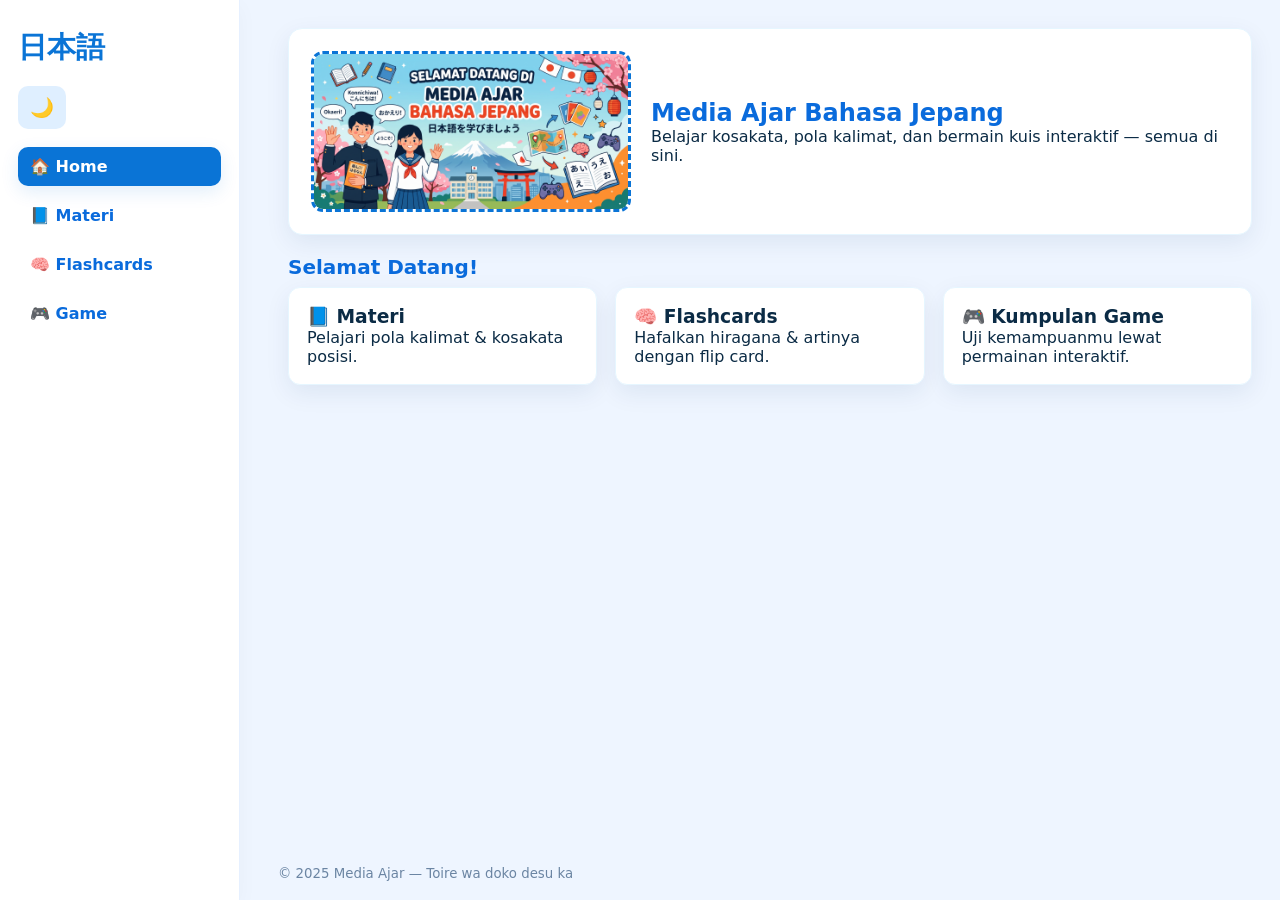
==== commit ab35a380: "Update index.html" ====
--- a/index.html
+++ b/index.html
@@ -1026,7 +1026,7 @@
         </div>
 
         <div class="menu-card" id="goGame" tabindex="0">
-          <h3>🎮 Game: Who is Wrong ?</h3>
+          <h3>🎮 Kumpulan Game</h3>
           <p>Uji kemampuanmu lewat permainan interaktif.</p>
         </div>
       </div>
@@ -1276,11 +1276,11 @@
       <p style="margin-top:10px;">
         Game stage dengan beberapa level.
         <br><br>
-        Kumpulkan koin, kalahkan boss, jawab semua soal dengan benar.
+        Kumpulkan koin, Kalahkan boss, Jawab semua soal dengan benar.
         <br><br>
         <b>あなたはヒーローだから</b>
       </p>
-      <a id="game2Link" href="game2l.html" class="btn primary"
+      <a id="game2Link" href="game2link.html" class="btn primary"
          style="display:block; text-align:center; text-decoration:none; width:100%; padding:12px; font-size:1.1rem; margin-top:12px; box-sizing:border-box;">
         Buka Game 2
       </a>
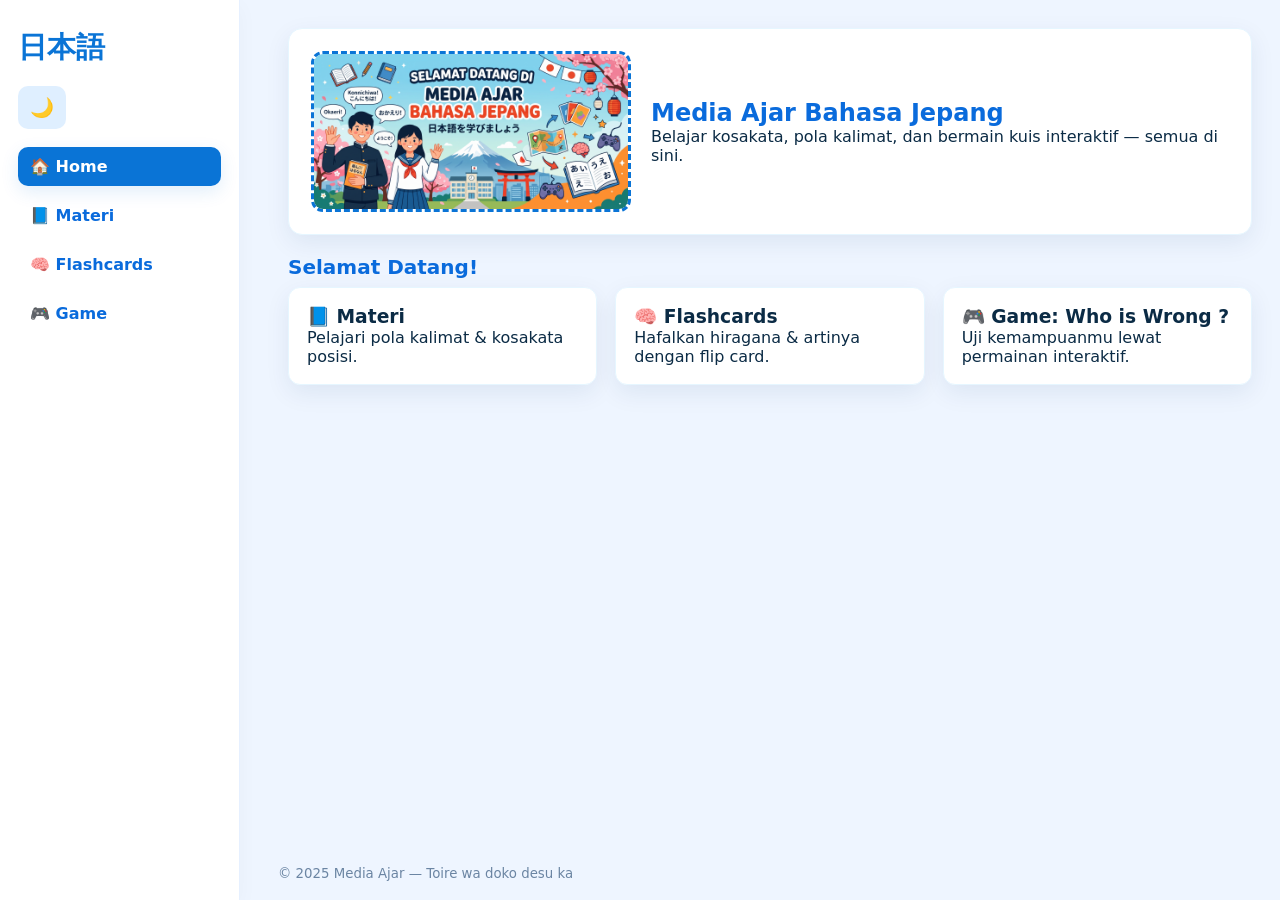
==== commit 5e4b342b: "Add files via upload" ====
--- a/index.html
+++ b/index.html
@@ -1026,7 +1026,7 @@
         </div>
 
         <div class="menu-card" id="goGame" tabindex="0">
-          <h3>🎮 Kumpulan Game</h3>
+          <h3>🎮 Game: Who is Wrong ?</h3>
           <p>Uji kemampuanmu lewat permainan interaktif.</p>
         </div>
       </div>
@@ -1272,15 +1272,9 @@
   <!-- GAME 2 (halaman terpisah) -->
   <div id="gameList2" class="card-block" style="margin-top:16px;">
     <div id="game2Card">
-      <h2>🎯 Gakushuu Hero (学習ヒーロー)</h2>
-      <p style="margin-top:10px;">
-        Game stage dengan beberapa level.
-        <br><br>
-        Kumpulkan koin, Kalahkan boss, Jawab semua soal dengan benar.
-        <br><br>
-        <b>あなたはヒーローだから</b>
-      </p>
-      <a id="game2Link" href="game2link.html" class="btn primary"
+      <h2>🎯 Game 2</h2>
+      <p style="margin-top:10px;">Game 2 dimainkan di halaman terpisah.</p>
+      <a id="game2Link" href="game2.html" class="btn primary"
          style="display:block; text-align:center; text-decoration:none; width:100%; padding:12px; font-size:1.1rem; margin-top:12px; box-sizing:border-box;">
         Buka Game 2
       </a>
@@ -2131,22 +2125,36 @@
 
     if (info.kind === "html" || info.kind === "pdf") {
       const toggle = mkEl("button", { class: "btn primary", type: "button", text: "👁 Tampilkan" });
-      let open = false;
+      // Buka file layar penuh di tab baru
       toggle.addEventListener("click", () => {
-        if (open) { preview.textContent = ""; open = false; toggle.textContent = "👁 Tampilkan"; return; }
+        // tab dibuka sekarang (saat klik) agar tidak diblokir popup blocker
+        const win = window.open("", "_blank");
+        if (!win) { alert("Tab baru diblokir browser. Izinkan pop-up untuk situs ini, lalu coba lagi."); return; }
+        try { win.opener = null; } catch (e) {}
+        const safeTitle = String(meta.name).replace(/[&<>"]/g, c => ({ "&": "&amp;", "<": "&lt;", ">": "&gt;", '"': "&quot;" }[c]));
+        win.document.open();
+        win.document.write("<!doctype html><title>" + safeTitle + "</title><body style=\"margin:0;font-family:sans-serif;padding:24px\">Memuat…</body>");
+        win.document.close();
+
         loadFileBlob(meta).then(blob => {
-          if (!blob) { showMissing(); return; }
-          preview.textContent = "";
+          if (!blob) { win.close(); showMissing(); return; }
           if (info.kind === "pdf") {
-            preview.appendChild(mkEl("iframe", { src: blobUrlFor(blob), title: meta.name }));
+            win.location.replace(URL.createObjectURL(blob));   // pemutar PDF bawaan Chrome, layar penuh
           } else {
-            // HTML dijalankan di kotak terisolasi (tanpa akses ke data halaman ini)
-            const frame = mkEl("iframe", { title: meta.name, sandbox: "allow-scripts allow-forms allow-popups allow-modals" });
-            readBlobText(blob).then(t => { frame.srcdoc = t; });
-            preview.appendChild(frame);
+            // HTML tetap berjalan di iframe terisolasi (tanpa akses ke data halaman ini), dibuat memenuhi tab
+            readBlobText(blob).then(t => {
+              win.document.open();
+              win.document.write("<!doctype html><html><head><meta charset=\"utf-8\"><title>" + safeTitle + "</title>" +
+                "<style>html,body{margin:0;height:100%;overflow:hidden}iframe{border:0;width:100vw;height:100vh;display:block}</style></head><body></body></html>");
+              win.document.close();
+              const frame = win.document.createElement("iframe");
+              frame.setAttribute("sandbox", "allow-scripts allow-forms allow-popups allow-modals");
+              frame.title = meta.name;
+              frame.srcdoc = t;
+              win.document.body.appendChild(frame);
+            });
           }
-          open = true; toggle.textContent = "✖ Tutup";
-        }).catch(showMissing);
+        }).catch(() => { win.close(); showMissing(); });
       });
       actions.appendChild(toggle);
     }
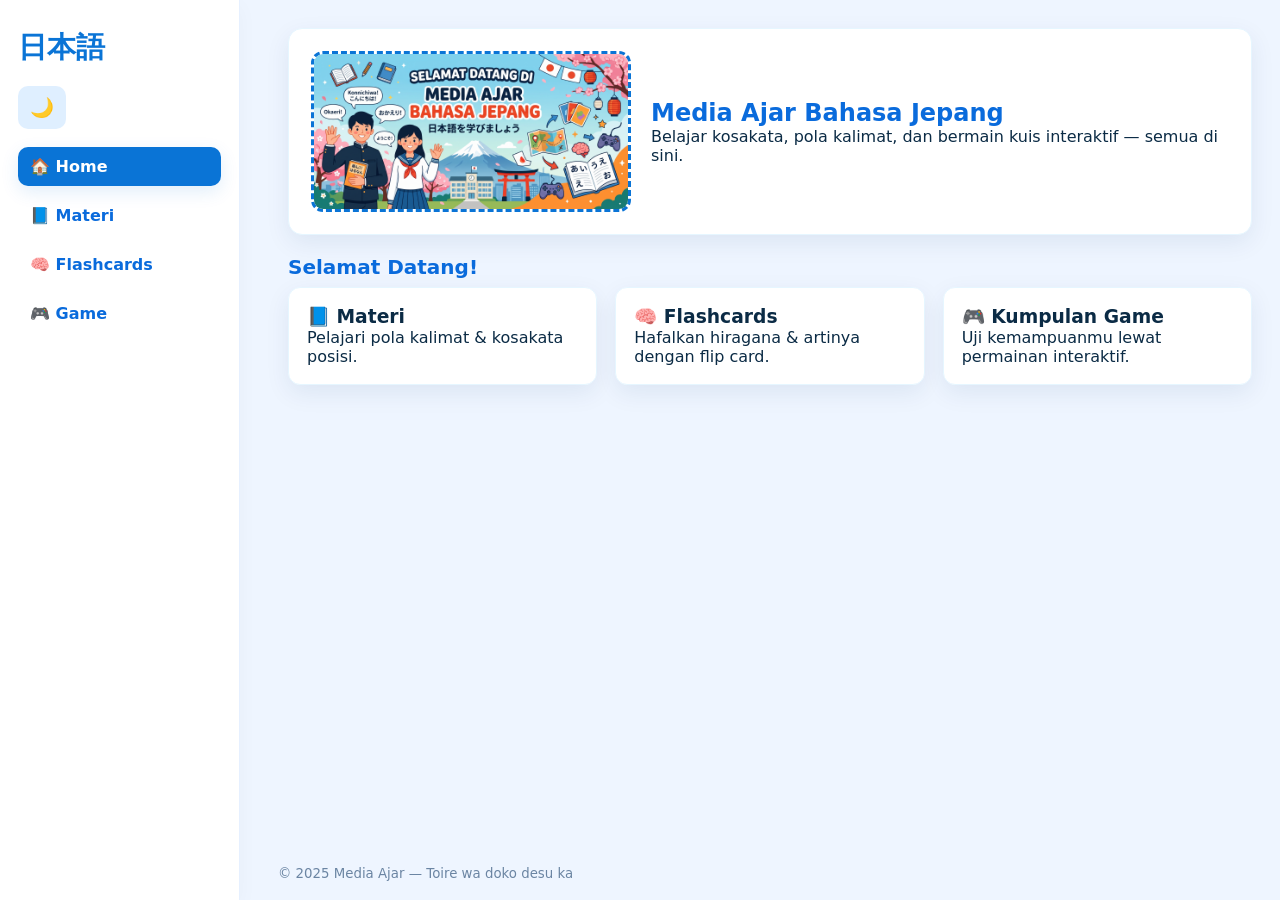
==== commit c423421d: "Update index.html" ====
--- a/index.html
+++ b/index.html
@@ -1026,7 +1026,7 @@
         </div>
 
         <div class="menu-card" id="goGame" tabindex="0">
-          <h3>🎮 Game: Who is Wrong ?</h3>
+          <h3>🎮 Kumpulan Game</h3>
           <p>Uji kemampuanmu lewat permainan interaktif.</p>
         </div>
       </div>
@@ -1272,9 +1272,15 @@
   <!-- GAME 2 (halaman terpisah) -->
   <div id="gameList2" class="card-block" style="margin-top:16px;">
     <div id="game2Card">
-      <h2>🎯 Game 2</h2>
-      <p style="margin-top:10px;">Game 2 dimainkan di halaman terpisah.</p>
-      <a id="game2Link" href="game2.html" class="btn primary"
+      <h2>🎯 Gakushuu Hero (学習ヒーロー)</h2>
+      <p style="margin-top:10px;">
+        Game stage dengan beberapa level.
+        <br><br>
+        Kumpulkan koin, kalahkan boss, jawab semua soal dengan benar.
+        <br><br>
+        <b>あなたはヒーローだから</b>
+      </p>
+      <a id="game2Link" href="game2link.html" class="btn primary"
          style="display:block; text-align:center; text-decoration:none; width:100%; padding:12px; font-size:1.1rem; margin-top:12px; box-sizing:border-box;">
         Buka Game 2
       </a>
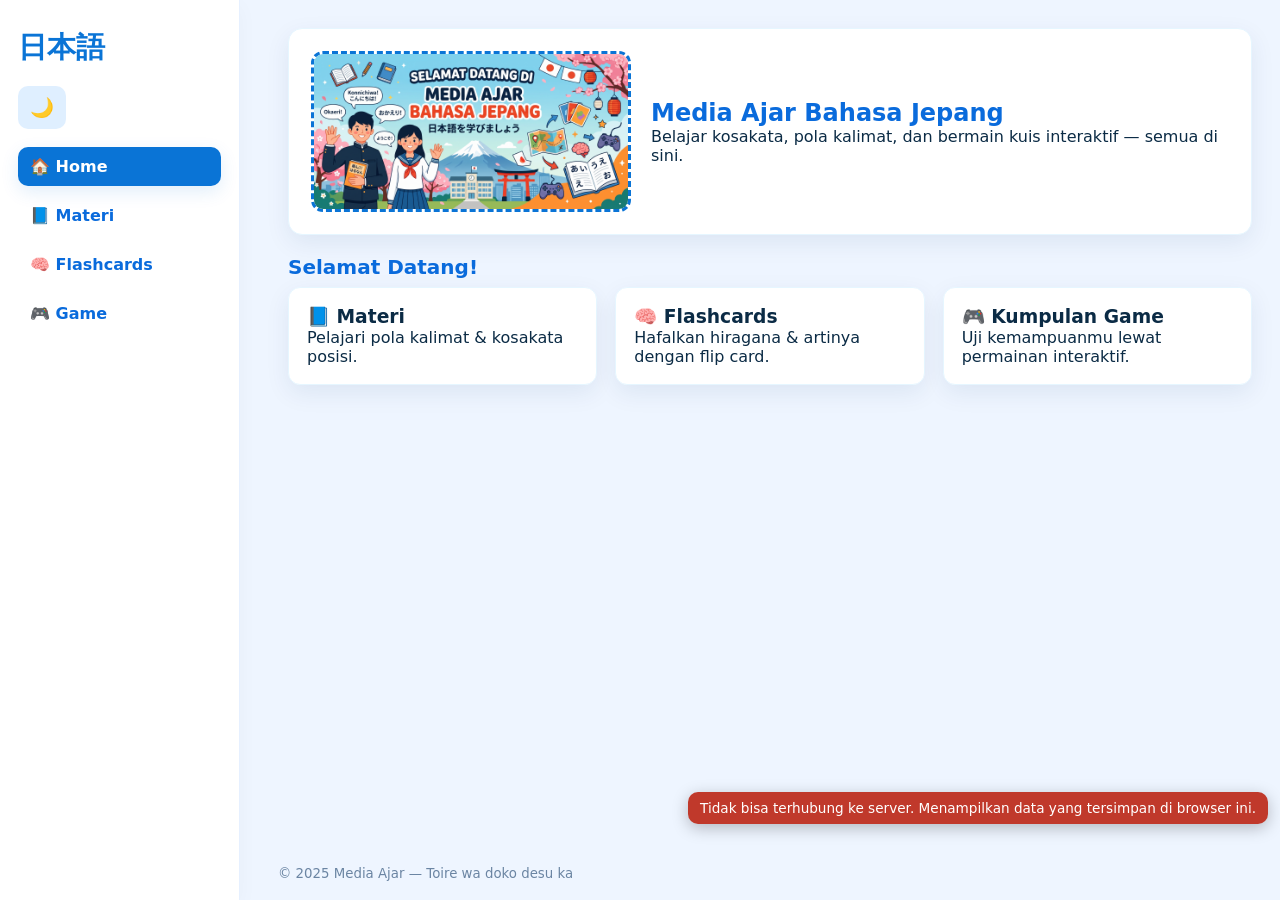
==== commit 918ed0ee: "Add files via upload" ====
--- a/index.html
+++ b/index.html
@@ -937,6 +937,16 @@
 .file-missing { color:var(--muted); font-size:.9rem; margin:6px 0 0; }
 .file-edit-row { display:flex; align-items:center; gap:8px; margin-top:8px; }
 .file-edit-row .file-name { flex:1; }
+.login-overlay { position:fixed; inset:0; background:rgba(10,30,50,.55); display:flex; align-items:center; justify-content:center; z-index:9999; padding:16px; }
+.login-card { background:#fff; color:#17324c; border-radius:14px; padding:20px; width:100%; max-width:360px; box-shadow:0 10px 40px rgba(0,0,0,.3); }
+body.dark .login-card { background:#17324c; color:#e7f1ff; }
+.login-card h3 { margin:0 0 8px; }
+.login-card label { display:block; margin-top:10px; font-size:.9rem; }
+.login-card input { display:block; width:100%; box-sizing:border-box; margin-top:4px; padding:9px 10px; border-radius:8px; border:1px solid #c9dcf2; font:inherit; background:#fff; color:#17324c; }
+.login-err { color:#c0392b; font-size:.9rem; margin:10px 0 0; }
+.login-actions { display:flex; gap:8px; margin-top:14px; }
+.sync-badge { position:fixed; right:12px; bottom:76px; background:#17324c; color:#fff; padding:8px 12px; border-radius:10px; font-size:.85rem; z-index:9998; max-width:80vw; box-shadow:0 4px 16px rgba(0,0,0,.25); }
+.sync-badge.err { background:#c0392b; }
 .kw-group { margin-top:14px; }
 .kw-group h4 { margin:14px 0 4px; }
 .kw-edit-row { display:flex; gap:8px; align-items:center; margin-top:8px; }
@@ -1347,7 +1357,171 @@
 // script.js — robust single-file controller
 console.log("script.js loaded");
 
-document.addEventListener("DOMContentLoaded", () => {
+/* ===================== SERVER (SUPABASE) =====================
+   Isi SUPABASE_KEY dengan "Publishable key" (atau "anon key") dari
+   Supabase → Project Settings → API. Kunci ini memang publik; yang
+   melindungi data adalah aturan akses (RLS) yang sudah dibuat di database.
+   Selama SUPABASE_KEY kosong, halaman berjalan dalam MODE LOKAL (data
+   hanya tersimpan di browser masing-masing). */
+const SUPABASE_URL = "https://leoohpcqakzrojmyfxlq.supabase.co".replace(/\/(rest|auth|storage)\/v1\/?$/, "").replace(/\/+$/, "");
+const SUPABASE_KEY = "sb_publishable_zQFutExYicQdzksXElzYQw_-8Wj332N";
+const REMOTE_ON = !!(SUPABASE_URL && SUPABASE_KEY);
+const FILE_BUCKET = "materi-files";
+const SYNC_KEYS = ["materi_edits_v1", "materi_custom_v1", "materi_babs_v1", "pos_edits_v1",
+                   "flash_edits_v1", "flash_custom_v1", "flash_decks_v1", "kw_pools_v1"];
+
+let syncBadgeTimer = null;
+function showSync(text, isErr) {
+  let b = document.getElementById("syncBadge");
+  if (!b) { b = document.createElement("div"); b.id = "syncBadge"; document.body.appendChild(b); }
+  b.className = "sync-badge" + (isErr ? " err" : "");
+  b.textContent = text;
+  clearTimeout(syncBadgeTimer);
+  syncBadgeTimer = setTimeout(() => { if (b.parentNode) b.parentNode.removeChild(b); }, isErr ? 7000 : 3000);
+}
+
+// bersihkan HTML dari server sebelum dipasang (buang script, handler on*, dan alamat javascript:)
+function sanitizeHtml(html) {
+  const t = document.createElement("template");
+  t.innerHTML = String(html);
+  t.content.querySelectorAll("script,iframe,object,embed,link,meta,style,base,form").forEach(n => n.remove());
+  t.content.querySelectorAll("*").forEach(el => {
+    Array.from(el.attributes).forEach(a => {
+      const n = a.name.toLowerCase();
+      if (n.indexOf("on") === 0 || ((n === "href" || n === "src" || n === "xlink:href" || n === "action" || n === "formaction") && /^\s*(javascript|data|vbscript):/i.test(a.value))) {
+        el.removeAttribute(a.name);
+      }
+    });
+  });
+  return t.innerHTML;
+}
+
+const Remote = (function () {
+  let session = null;
+  let chain = Promise.resolve();
+  const api = { serverEmpty: false, pending: 0 };
+
+  function hdr(extra, authed) {
+    const h = Object.assign({ apikey: SUPABASE_KEY }, extra || {});
+    if (authed && session) h.Authorization = "Bearer " + session.access_token;
+    return h;
+  }
+  async function errMsg(res) {
+    try { const j = await res.json(); return j.message || j.msg || j.error_description || j.error || ("HTTP " + res.status); }
+    catch (e) { return "HTTP " + res.status; }
+  }
+  function setSession(j) {
+    session = {
+      access_token: j.access_token, refresh_token: j.refresh_token,
+      expires_at: j.expires_at || (Math.floor(Date.now() / 1000) + (j.expires_in || 3600))
+    };
+  }
+  async function authCall(grant, body) {
+    const res = await fetch(SUPABASE_URL + "/auth/v1/token?grant_type=" + grant, {
+      method: "POST", headers: hdr({ "Content-Type": "application/json" }), body: JSON.stringify(body)
+    });
+    if (!res.ok) {
+      const m = await errMsg(res);
+      throw new Error(/invalid login|invalid_grant|invalid credentials/i.test(m) ? "Email atau password salah." : m);
+    }
+    setSession(await res.json());
+  }
+  async function ensureSession() {
+    if (!session) throw new Error("Belum login sebagai guru.");
+    if (session.expires_at - Date.now() / 1000 < 60) await authCall("refresh_token", { refresh_token: session.refresh_token });
+  }
+  async function call(path, opts, authed) {
+    if (authed) await ensureSession();
+    const o = Object.assign({}, opts, { headers: hdr(opts && opts.headers, authed) });
+    return fetch(SUPABASE_URL + path, o);
+  }
+  function enqueue(fn) { const p = chain.then(fn); chain = p.catch(() => {}); return p; }
+
+  api.login = (email, password) => authCall("password", { email: email, password: password });
+  api.logout = () => { session = null; };
+  api.isLoggedIn = () => !!session;
+
+  api.fetchAll = async function (ms) {
+    const ctl = (typeof AbortController !== "undefined") ? new AbortController() : null;
+    const t = ctl ? setTimeout(() => ctl.abort(), ms || 6000) : null;
+    try {
+      const res = await call("/rest/v1/site_data?select=key,value", { method: "GET", signal: ctl ? ctl.signal : undefined }, false);
+      if (!res.ok) throw new Error(await errMsg(res));
+      return await res.json();
+    } finally { if (t) clearTimeout(t); }
+  };
+  api.put = (key, value) => enqueue(async () => {
+    const res = await call("/rest/v1/site_data?on_conflict=key", {
+      method: "POST",
+      headers: { "Content-Type": "application/json", Prefer: "resolution=merge-duplicates,return=minimal" },
+      body: JSON.stringify([{ key: key, value: value, updated_at: new Date().toISOString() }])
+    }, true);
+    if (!res.ok) throw new Error(await errMsg(res));
+  });
+  api.del = (key) => enqueue(async () => {
+    const res = await call("/rest/v1/site_data?key=eq." + encodeURIComponent(key), { method: "DELETE" }, true);
+    if (!res.ok) throw new Error(await errMsg(res));
+  });
+
+  api.uploadFile = async (id, file, type) => {
+    const res = await call("/storage/v1/object/" + FILE_BUCKET + "/" + encodeURIComponent(id), {
+      method: "POST", headers: { "Content-Type": type || "application/octet-stream", "x-upsert": "true" }, body: file
+    }, true);
+    if (!res.ok) throw new Error(await errMsg(res));
+  };
+  api.downloadBlob = async (id) => {
+    const res = await call("/storage/v1/object/public/" + FILE_BUCKET + "/" + encodeURIComponent(id), { method: "GET" }, false);
+    if (!res.ok) return null;
+    return res.blob();
+  };
+  api.listFiles = async () => {
+    const res = await call("/storage/v1/object/list/" + FILE_BUCKET, {
+      method: "POST", headers: { "Content-Type": "application/json" },
+      body: JSON.stringify({ prefix: "", limit: 1000, offset: 0, sortBy: { column: "name", order: "asc" } })
+    }, true);
+    if (!res.ok) throw new Error(await errMsg(res));
+    return (await res.json()).map(o => o.name);
+  };
+  api.deleteFiles = async (ids) => {
+    if (!ids.length) return;
+    const res = await call("/storage/v1/object/" + FILE_BUCKET, {
+      method: "DELETE", headers: { "Content-Type": "application/json" }, body: JSON.stringify({ prefixes: ids })
+    }, true);
+    if (!res.ok) throw new Error(await errMsg(res));
+  };
+  return api;
+})();
+
+// Tarik data dari server ke penyimpanan browser sebelum aplikasi dijalankan.
+async function loadRemote() {
+  if (!REMOTE_ON) return;
+  const bar = document.createElement("div");
+  bar.className = "sync-badge";
+  bar.textContent = "Memuat data dari server…";
+  document.body.appendChild(bar);
+  try {
+    const rows = await Remote.fetchAll(6000);
+    Remote.serverEmpty = rows.length === 0;
+    if (rows.length) {   // server dianggap sumber data: kunci yang tidak ada di server berarti "isi bawaan"
+      const have = {};
+      rows.forEach(r => {
+        have[r.key] = true;
+        if (SYNC_KEYS.indexOf(r.key) >= 0) { try { localStorage.setItem(r.key, JSON.stringify(r.value)); } catch (e) {} }
+      });
+      SYNC_KEYS.forEach(k => { if (!have[k]) { try { localStorage.removeItem(k); } catch (e) {} } });
+    }
+  } catch (e) {
+    showSync("Tidak bisa terhubung ke server. Menampilkan data yang tersimpan di browser ini.", true);
+  } finally {
+    if (bar.parentNode) bar.parentNode.removeChild(bar);
+  }
+}
+
+window.addEventListener("beforeunload", (e) => {
+  if (Remote.pending > 0) { e.preventDefault(); e.returnValue = ""; }
+});
+
+function startApp() {
   /* ===================== ELEMENT HELPERS ===================== */
   const $ = (id) => document.getElementById(id);
   const q = (sel) => document.querySelector(sel);
@@ -1793,15 +1967,74 @@
     guruOn = on;
     guruListeners.forEach(fn => fn(on));
   }
-  function loginGuru() {
-    const input = window.prompt("Masukkan sandi guru:");
-    if (input === null) return;
-    if (input !== GURU_PASSWORD) { alert("Sandi salah."); return; }
+  // Dialog masuk guru (email + password akun Supabase); tetap terbuka bila gagal
+  function loginDialog() {
+    return new Promise(resolve => {
+      const ov = document.createElement("div");
+      ov.className = "login-overlay";
+      ov.innerHTML = '<div class="login-card">' +
+        '<h3>🔒 Masuk Guru</h3>' +
+        '<label>Email<input type="email" id="lg-email" autocomplete="username"></label>' +
+        '<label>Password<input type="password" id="lg-pass" autocomplete="current-password"></label>' +
+        '<p class="login-err" id="lg-err" hidden></p>' +
+        '<div class="login-actions"><button class="btn primary" type="button" id="lg-ok">Masuk</button>' +
+        '<button class="btn" type="button" id="lg-cancel">Batal</button></div></div>';
+      document.body.appendChild(ov);
+      const email = ov.querySelector("#lg-email"), pass = ov.querySelector("#lg-pass");
+      const err = ov.querySelector("#lg-err"), ok = ov.querySelector("#lg-ok");
+      const close = (v) => { if (ov.parentNode) ov.parentNode.removeChild(ov); resolve(v); };
+      async function submit() {
+        err.hidden = true;
+        if (!email.value.trim() || !pass.value) { err.textContent = "Isi email dan password."; err.hidden = false; return; }
+        ok.disabled = true; ok.textContent = "Masuk…";
+        try { await Remote.login(email.value.trim(), pass.value); close(true); }
+        catch (e) { err.textContent = (e && e.message) || "Gagal masuk."; err.hidden = false; ok.disabled = false; ok.textContent = "Masuk"; }
+      }
+      ok.addEventListener("click", submit);
+      ov.querySelector("#lg-cancel").addEventListener("click", () => close(false));
+      [email, pass].forEach(el => el.addEventListener("keydown", e => { if (e.key === "Enter") submit(); }));
+      email.focus();
+    });
+  }
+
+  // Server masih kosong tetapi browser ini punya data: tawarkan kirim sekali
+  async function offerMigration() {
+    if (!REMOTE_ON || !Remote.serverEmpty) return;
+    const keys = SYNC_KEYS.filter(k => localStorage.getItem(k) !== null);
+    let localFileIds = [];
+    try { localFileIds = await listFileIds(); } catch (e) { localFileIds = []; }
+    if (!keys.length && !localFileIds.length) return;
+    if (!confirm("Server masih kosong, tetapi browser ini sudah punya data materi.\nKirim data dari browser ini ke server sekarang?")) return;
+    try {
+      for (const k of keys) await Remote.put(k, JSON.parse(localStorage.getItem(k)));
+      for (const id of localFileIds) {
+        const rec = await getFileRec(id);
+        if (rec && rec.data) await Remote.uploadFile(id, new Blob([rec.data], { type: rec.type }), rec.type);
+      }
+      Remote.serverEmpty = false;
+      showSync("Data browser berhasil dikirim ke server ✓");
+    } catch (e) {
+      alert("Gagal mengirim data ke server: " + ((e && e.message) || e));
+    }
+  }
+
+  async function loginGuru() {
+    if (!REMOTE_ON) {   // mode lokal (belum tersambung ke server)
+      const input = window.prompt("Masukkan sandi guru:");
+      if (input === null) return;
+      if (input !== GURU_PASSWORD) { alert("Sandi salah."); return; }
+      setGuru(true);
+      return;
+    }
+    const okLogin = await loginDialog();
+    if (!okLogin) return;
     setGuru(true);
+    offerMigration();
   }
   function exitGuru() {
     if (dirtyChecks.some(fn => fn()) && !confirm("Ada perubahan yang belum disimpan. Keluar dan buang perubahan?")) return;
     setGuru(false);
+    if (REMOTE_ON) Remote.logout();
   }
   function bindGuruUI(btnId, barId, exitId) {
     const btn = $(btnId), bar = $(barId), ex = $(exitId);
@@ -1815,9 +2048,22 @@
   bindGuruUI("adminBtn", "adminBar", "adminExit");
   bindGuruUI("flashAdminBtn", "flashAdminBar", "flashAdminExit");
 
+  // simpan di browser, lalu (bila tersambung) kirim ke server
+  function remoteTrack(promise, okText) {
+    Remote.pending++;
+    promise.then(() => showSync(okText || "Tersimpan ke server ✓"))
+      .catch(err => alert("Gagal menyimpan ke server: " + ((err && err.message) || err) + "\nPerubahan baru tersimpan di browser ini."))
+      .then(() => { Remote.pending--; });
+  }
   function saveJSON(key, obj) {
-    try { localStorage.setItem(key, JSON.stringify(obj)); return true; }
+    try { localStorage.setItem(key, JSON.stringify(obj)); }
     catch (e) { return false; }
+    if (REMOTE_ON && SYNC_KEYS.indexOf(key) >= 0) remoteTrack(Remote.put(key, obj));
+    return true;
+  }
+  function removeKey(key) {
+    try { localStorage.removeItem(key); } catch (e) {}
+    if (REMOTE_ON && SYNC_KEYS.indexOf(key) >= 0) remoteTrack(Remote.del(key), "Dikembalikan ke isi asli di server ✓");
   }
 
   /* ---------- 1) Teks materi ---------- */
@@ -1828,7 +2074,7 @@
 
   function applyMateriSaved() {
     const saved = loadJSON(MATERI_KEY);
-    mTargets.forEach((el, i) => { el.innerHTML = (saved[i] !== undefined) ? saved[i] : mOriginals[i]; });
+    mTargets.forEach((el, i) => { el.innerHTML = (saved[i] !== undefined) ? sanitizeHtml(saved[i]) : mOriginals[i]; });
   }
   applyMateriSaved();
   mTargets.forEach(el => el.addEventListener("input", () => { mDirty = true; }));
@@ -1867,7 +2113,7 @@
   });
   if (adminReset) adminReset.addEventListener("click", () => {
     if (!confirm("Kembalikan semua teks materi ke isi asli?")) return;
-    try { localStorage.removeItem(MATERI_KEY); } catch (e) {}
+    removeKey(MATERI_KEY);
     mTargets.forEach((el, i) => { el.innerHTML = mOriginals[i]; });
     mDirty = false;
   });
@@ -2044,6 +2290,11 @@
     const collect = (list) => (list || []).forEach(sec => (sec.files || []).forEach(f => { keep[f.id] = true; }));
     collect(model2.builtin.sections);
     model2.babs.forEach(b => collect(b.sections));
+    if (REMOTE_ON) {
+      if (!Remote.isLoggedIn()) return;
+      Remote.listFiles().then(names => Remote.deleteFiles((names || []).filter(n => !keep[n]))).catch(() => {});
+      return;
+    }
     listFileIds().then(ids => Promise.all((ids || []).filter(id => !keep[id]).map(delFileRec))).catch(() => {});
   }
 
@@ -2094,6 +2345,7 @@
   }
   // ambil Blob dari penyimpanan; null jika tidak ada di browser ini
   function loadFileBlob(meta) {
+    if (REMOTE_ON) return Remote.downloadBlob(meta.id);
     return getFileRec(meta.id).then(rec => {
       if (!rec || !rec.data) return null;
       return new Blob([rec.data], { type: rec.type || MIME_BY_EXT[extOf(meta.name)] || "application/octet-stream" });
@@ -2106,7 +2358,7 @@
   }
   function downloadFileMeta(meta) {
     loadFileBlob(meta).then(blob => {
-      if (!blob) { alert("File \"" + meta.name + "\" tidak ditemukan di penyimpanan browser ini."); return; }
+      if (!blob) { alert("File \"" + meta.name + "\" tidak ditemukan di " + (REMOTE_ON ? "server" : "penyimpanan browser ini") + "."); return; }
       const url = URL.createObjectURL(blob);
       const a = document.createElement("a");
       a.href = url; a.download = meta.name;
@@ -2127,7 +2379,7 @@
     const dl = mkEl("button", { class: "btn", type: "button", text: "⬇ Unduh" });
     dl.addEventListener("click", () => downloadFileMeta(meta));
     const preview = mkEl("div", { class: "file-preview" });
-    const showMissing = () => { preview.textContent = ""; preview.appendChild(mkEl("p", { class: "file-missing", text: "File tidak ditemukan di penyimpanan browser ini." })); };
+    const showMissing = () => { preview.textContent = ""; preview.appendChild(mkEl("p", { class: "file-missing", text: "File tidak ditemukan di " + (REMOTE_ON ? "server" : "penyimpanan browser ini") + "." })); };
 
     if (info.kind === "html" || info.kind === "pdf") {
       const toggle = mkEl("button", { class: "btn primary", type: "button", text: "👁 Tampilkan" });
@@ -2183,7 +2435,7 @@
   function buildFilesEditor(s) {
     const box = mkEl("div");
     box.appendChild(mkEl("h4", { text: "Lampiran file" }));
-    box.appendChild(mkEl("p", { class: "kw-sub", text: "PPT, Word, Excel, PDF, HTML, gambar, audio, video, dan lainnya (maks. 25 MB per file). File disimpan di browser ini." }));
+    box.appendChild(mkEl("p", { class: "kw-sub", text: "PPT, Word, Excel, PDF, HTML, gambar, audio, video, dan lainnya (maks. 25 MB per file). " + (REMOTE_ON ? "File disimpan di server dan bisa dibuka semua siswa." : "File disimpan di browser ini.") }));
     (s.files || []).forEach((f, k) => {
       const info = fileKind(f.name);
       const del = mkEl("button", { class: "btn", type: "button", title: "Hapus file ini", text: "✕" });
@@ -2209,14 +2461,18 @@
           if (file.size > MAX_FILE_BYTES) { alert("\"" + file.name + "\" terlalu besar (" + formatSize(file.size) + "). Maksimal 25 MB per file."); continue; }
           status.textContent = "Mengunggah " + file.name + "…";
           try {
-            const data = await readAsBuffer(file);
             const id = "f" + Date.now().toString(36) + Math.random().toString(36).slice(2, 8);
             const type = file.type || MIME_BY_EXT[extOf(file.name)] || "application/octet-stream";
-            await putFileRec({ id: id, name: file.name, type: type, size: file.size, data: data });
+            if (REMOTE_ON) {
+              await Remote.uploadFile(id, file, type);
+            } else {
+              const data = await readAsBuffer(file);
+              await putFileRec({ id: id, name: file.name, type: type, size: file.size, data: data });
+            }
             s.files.push({ id: id, name: file.name, size: file.size, type: type });
             added++;
           } catch (err) {
-            alert("Gagal menyimpan \"" + file.name + "\". " + ((err && err.name === "QuotaExceededError") ? "Penyimpanan browser penuh." : "Penyimpanan file tidak tersedia atau penuh."));
+            alert("Gagal menyimpan \"" + file.name + "\". " + (REMOTE_ON ? ((err && err.message) || "Gagal mengunggah ke server.") : ((err && err.name === "QuotaExceededError") ? "Penyimpanan browser penuh." : "Penyimpanan file tidak tersedia atau penuh.")));
           }
         }
       } finally {
@@ -3325,7 +3581,7 @@
   });
   if (kwResetBtn) kwResetBtn.addEventListener("click", () => {
     if (!confirm("Kembalikan semua pernyataan Kanji Wolf ke isi asli?")) return;
-    try { localStorage.removeItem(KW_KEY); } catch (e) {}
+    removeKey(KW_KEY);
     kwSaved = clone(KW_DEFAULTS); kwWork = clone(KW_DEFAULTS); kwDirty = false;
     applyKwPools(kwSaved);
     renderKwEditor();
@@ -3335,7 +3591,11 @@
   syncFlashEditor();
 
   console.log("script initialization complete");
-}); // DOMContentLoaded end
+} // startApp end
+
+function boot() { loadRemote().then(startApp, startApp); }
+if (document.readyState === "loading") document.addEventListener("DOMContentLoaded", boot);
+else boot();
 
 /* ========== GAME 2 LINK ========== */
 const game2Link = document.getElementById("game2Link");
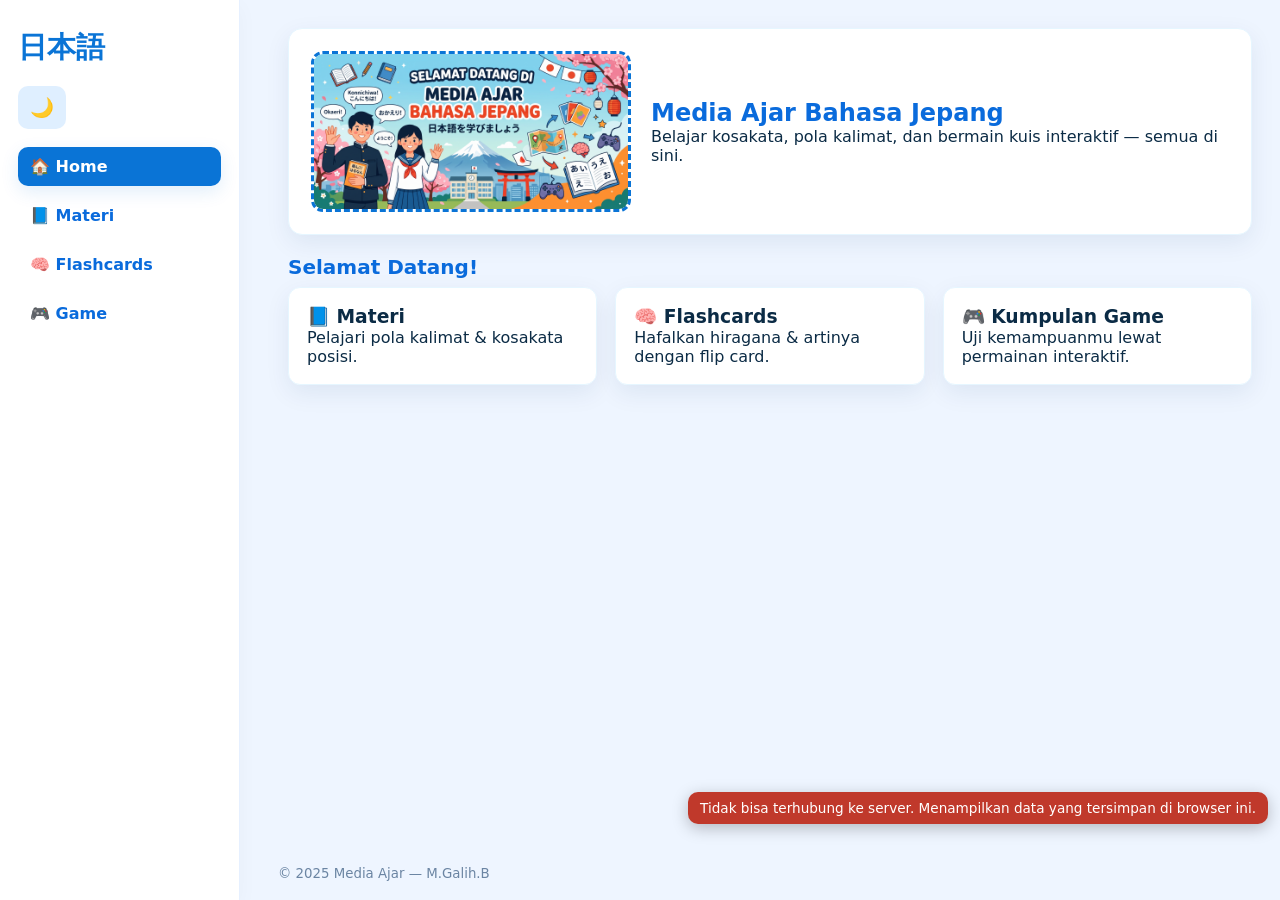
==== commit f27e54ef: "Update index.html" ====
--- a/index.html
+++ b/index.html
@@ -1348,7 +1348,7 @@
   </main>
 
   <footer class="footer">
-    <small>© 2025 Media Ajar — Toire wa doko desu ka</small>
+    <small>© 2025 Media Ajar — M.Galih.B</small>
   </footer>
 
   <button id="themeToggleMobile" class="theme-mobile">🌙</button>
